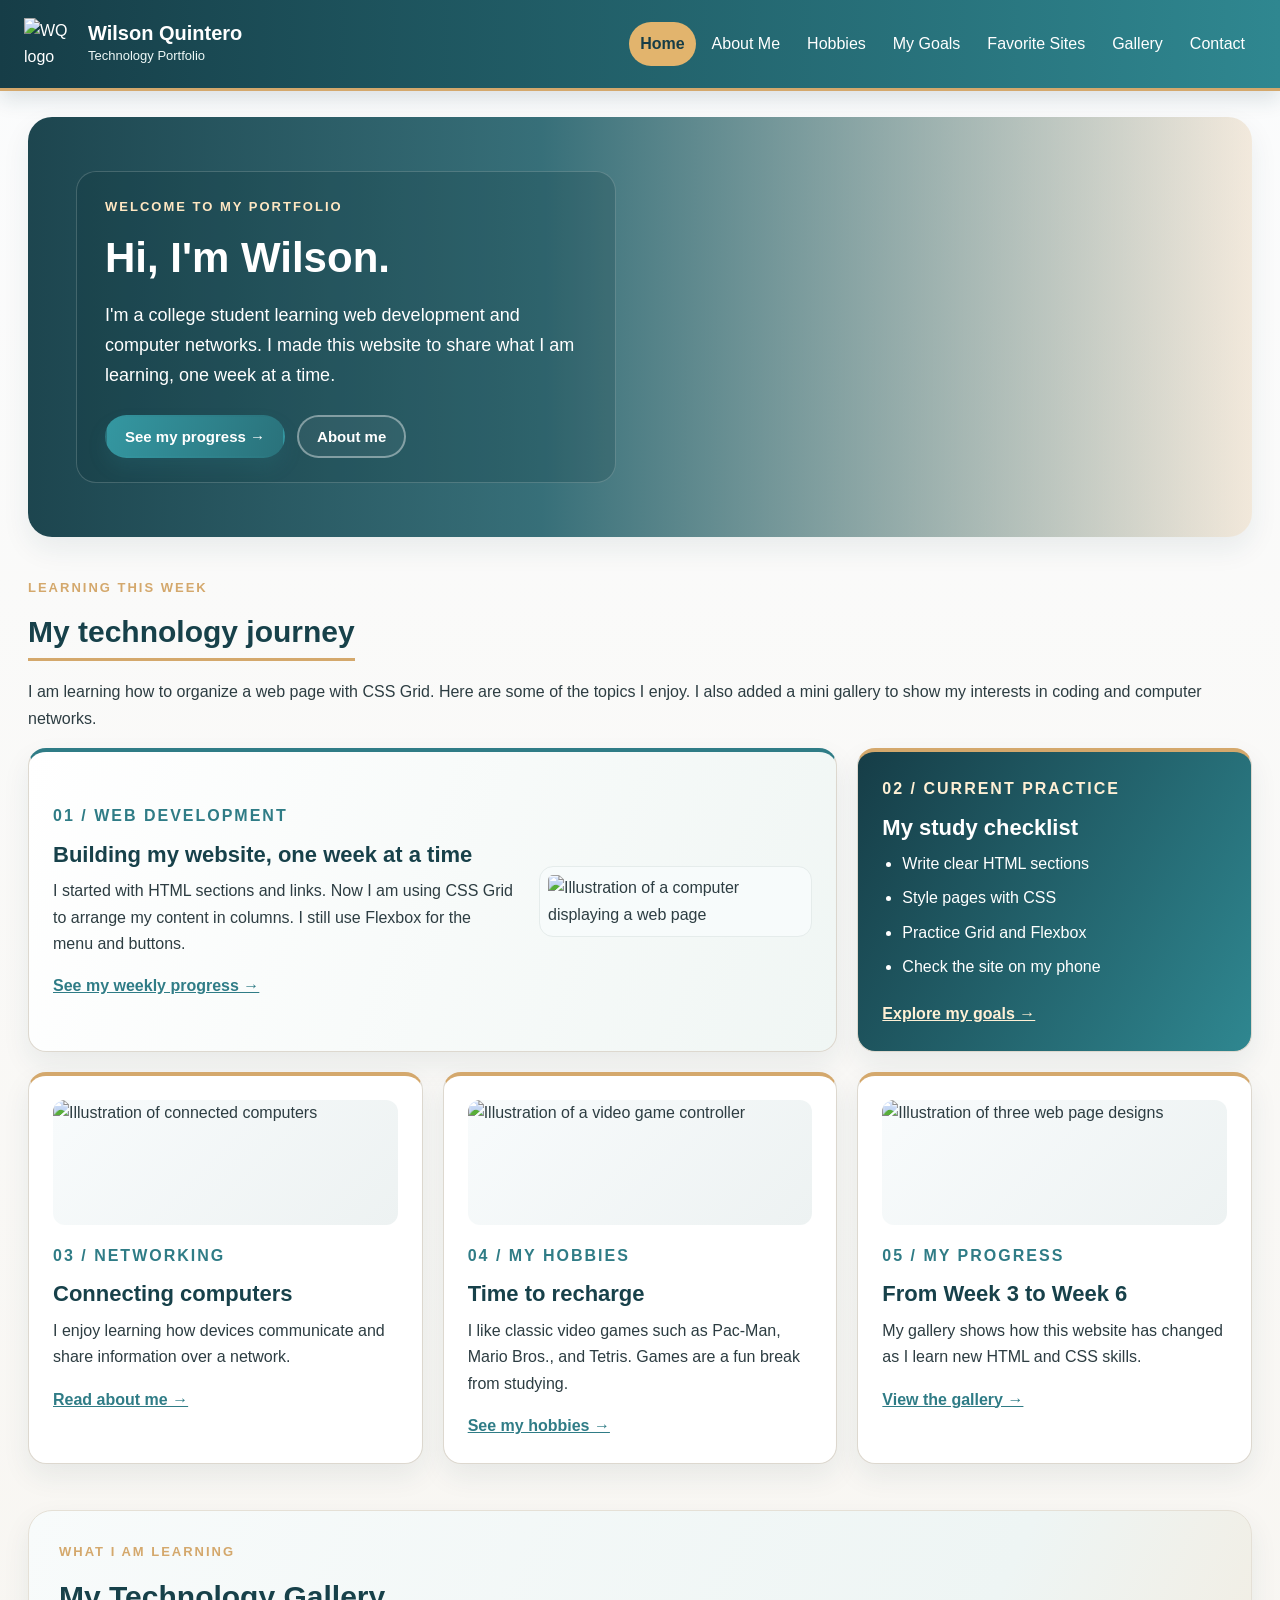
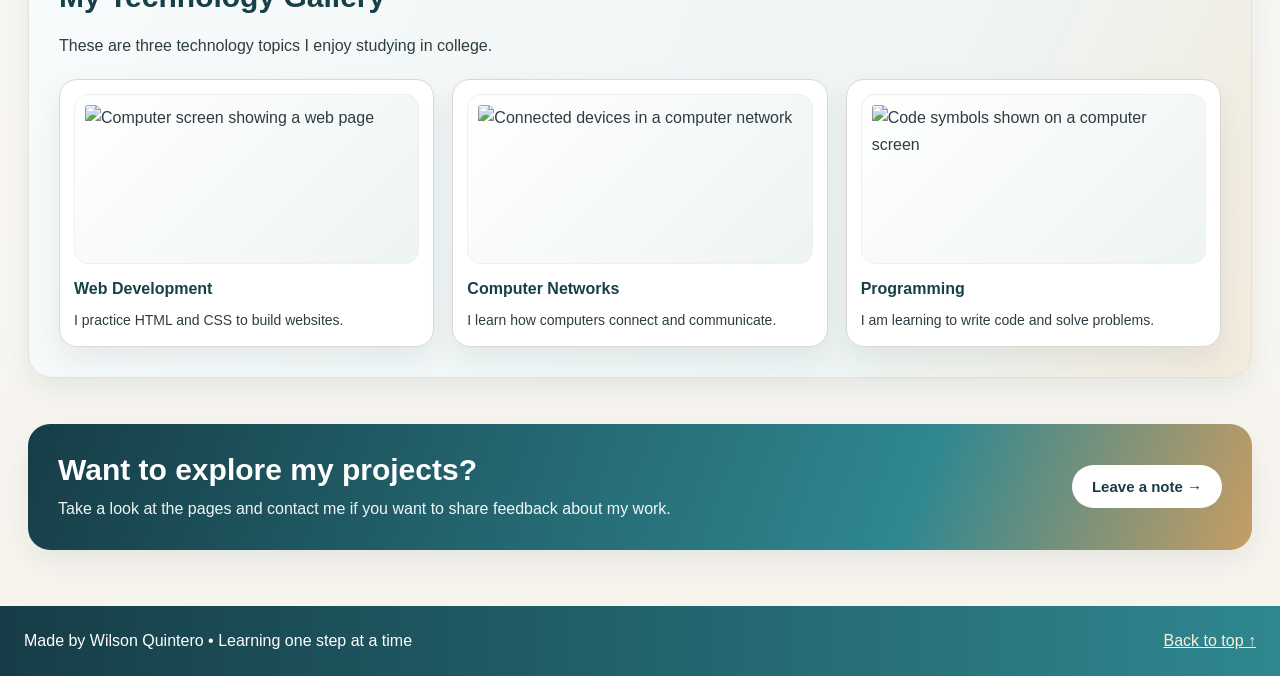
==== college-portfolio/index.html @ dd6f4d37 "Add files via upload" ====
<!DOCTYPE html>
<html lang="en">
<head>
    <meta charset="UTF-8">
    <meta name="viewport" content="width=device-width, initial-scale=1.0">
    <meta name="description" content="Wilson Quintero's student technology portfolio">
    <title>Home | Wilson Quintero</title>
    <link rel="stylesheet" href="style.css">
</head>
<body>
<header id="top">
    <div class="header-inner">
        <a class="brand" href="index.html" aria-label="Wilson Quintero, home">
            <img src="images/wq-logo.svg" alt="WQ logo" width="52" height="52">
            <span><strong>Wilson Quintero</strong><small>Technology Portfolio</small></span>
        </a>
        <nav aria-label="Main navigation"><a href="index.html" class="active" aria-current="page">Home</a>
<a href="about.html">About Me</a>
<a href="hobbies.html">Hobbies</a>
<a href="goals.html">My Goals</a>
<a href="websites.html">Favorite Sites</a>
<a href="gallery.html">Gallery</a>
<a href="contact.html">Contact</a></nav>
    </div>
</header>
<main>
<!-- My welcome image fills the whole banner. CSS adds the left-to-right gradient. -->
<section class="hero">
  <div class="hero-text"><p class="eyebrow">WELCOME TO MY PORTFOLIO</p><h1>Hi, I'm Wilson.</h1><p>I'm a college student learning web development and computer networks. I made this website to share what I am learning, one week at a time.</p><div class="button-row"><a class="button" href="gallery.html">See my progress →</a><a class="button button-outline" href="about.html">About me</a></div></div>
  
</section>
<!-- These learning cards use CSS Grid. -->
<section class="section">
  <p class="eyebrow">LEARNING THIS WEEK</p>
  <h2>My technology journey</h2>
  <p>I am learning how to organize a web page with CSS Grid. Here are some of the topics I enjoy. I also added a mini gallery to show my interests in coding and computer networks.</p>
  <!-- This parent uses Grid. The first child spans two columns. -->
  <div class="learning-grid">
    <article class="learning-card featured-learning">
      <div>
        <span class="card-number">01 / WEB DEVELOPMENT</span>
        <h3>Building my website, one week at a time</h3>
        <p>I started with HTML sections and links. Now I am using CSS Grid to arrange my content in columns. I still use Flexbox for the menu and buttons.</p>
        <a href="gallery.html">See my weekly progress →</a>
      </div>
      <img src="images/web-work.svg" alt="Illustration of a computer displaying a web page">
    </article>
    <article class="learning-card study-card">
      <span class="card-number">02 / CURRENT PRACTICE</span>
      <h3>My study checklist</h3>
      <ul>
        <li>Write clear HTML sections</li>
        <li>Style pages with CSS</li>
        <li>Practice Grid and Flexbox</li>
        <li>Check the site on my phone</li>
      </ul>
      <a href="goals.html">Explore my goals →</a>
    </article>
    <article class="learning-card">
      <img class="topic-image" src="images/network.svg" alt="Illustration of connected computers">
      <span class="card-number">03 / NETWORKING</span>
      <h3>Connecting computers</h3>
      <p>I enjoy learning how devices communicate and share information over a network.</p>
      <a href="about.html">Read about me →</a>
    </article>
    <article class="learning-card">
      <img class="topic-image" src="images/games.svg" alt="Illustration of a video game controller">
      <span class="card-number">04 / MY HOBBIES</span>
      <h3>Time to recharge</h3>
      <p>I like classic video games such as Pac-Man, Mario Bros., and Tetris. Games are a fun break from studying.</p>
      <a href="hobbies.html">See my hobbies →</a>
    </article>
    <article class="learning-card">
      <img class="topic-image" src="images/gallery.svg" alt="Illustration of three web page designs">
      <span class="card-number">05 / MY PROGRESS</span>
      <h3>From Week 3 to Week 6</h3>
      <p>My gallery shows how this website has changed as I learn new HTML and CSS skills.</p>
      <a href="gallery.html">View the gallery →</a>
    </article>
  </div>
</section>
<!-- My small gallery has three images about code and networks. -->
<section class="tech-gallery" aria-labelledby="technology-gallery-title">
  <p class="eyebrow">WHAT I AM LEARNING</p>
  <h2 id="technology-gallery-title">My Technology Gallery</h2>
  <p>These are three technology topics I enjoy studying in college.</p>
  <div class="tech-gallery-grid">
    <figure class="tech-gallery-card">
      <img src="images/web-work.svg" alt="Computer screen showing a web page">
      <figcaption><strong>Web Development</strong><span>I practice HTML and CSS to build websites.</span></figcaption>
    </figure>
    <figure class="tech-gallery-card">
      <img src="images/network.svg" alt="Connected devices in a computer network">
      <figcaption><strong>Computer Networks</strong><span>I learn how computers connect and communicate.</span></figcaption>
    </figure>
    <figure class="tech-gallery-card">
      <img src="images/code.svg" alt="Code symbols shown on a computer screen">
      <figcaption><strong>Programming</strong><span>I am learning to write code and solve problems.</span></figcaption>
    </figure>
  </div>
</section>
<section class="callout"><div><h2>Want to explore my projects?</h2><p>Take a look at the pages and contact me if you want to share feedback about my work.</p></div><a class="button" href="contact.html">Leave a note →</a></section></main>
<footer><p>Made by Wilson Quintero • Learning one step at a time</p><a href="#top">Back to top ↑</a></footer>
</body>
</html>
---- college-portfolio/style.css ----
/* Wilson Quintero - Midterm portfolio update */
/* I used comments to explain the main parts of my CSS. */

/* My color palette: Ocean and Sand. */
:root {
    --bg: #f7f4ee;
    --paper: #ffffff;
    --text: #2d3d42;
    --heading: #17414a;
    --ocean-dark: #163d47;
    --ocean: #2f7c86;
    --ocean-soft: #eaf3f1;
    --sand: #d4a86c;
    --sand-soft: #f3eadc;
    --line: #ddd8cf;
    --shadow: 0 12px 28px rgba(22, 61, 71, 0.08);
}

* { box-sizing: border-box; }
html { scroll-behavior: smooth; }
body {
    margin: 0;
    background: linear-gradient(180deg, #fbfcfd 0%, var(--bg) 100%);
    color: var(--text);
    font: 16px/1.65 Arial, sans-serif;
}
img { max-width: 100%; height: auto; }
a { color: var(--ocean); }
a:focus-visible, button:focus-visible, input:focus-visible,
select:focus-visible, textarea:focus-visible {
    outline: 3px solid var(--sand);
    outline-offset: 3px;
}

h1, h2, h3 {
    margin-top: 0;
    color: var(--heading);
    font-family: 'Trebuchet MS', Arial, sans-serif;
    line-height: 1.2;
}
h1 { font-size: 42px; margin-bottom: 18px; }
h2 { font-size: 30px; margin-bottom: 18px; }
h3 { font-size: 22px; margin-bottom: 10px; }
p { margin: 0 0 16px; }
.eyebrow {
    margin-bottom: 16px;
    color: var(--sand);
    font-size: 13px;
    font-weight: bold;
    letter-spacing: 2px;
    text-transform: uppercase;
}

/* Header and navigation */
header {
    background: linear-gradient(90deg, var(--ocean-dark), #2f8790);
    border-bottom: 3px solid var(--sand);
    box-shadow: 0 8px 20px rgba(22, 61, 71, 0.14);
}
.header-inner {
    max-width: 1280px;
    margin: auto;
    padding: 18px 24px;
    display: flex;
    justify-content: space-between;
    align-items: center;
    gap: 18px;
    flex-wrap: wrap;
}
.brand {
    display: flex;
    align-items: center;
    gap: 12px;
    color: white;
    text-decoration: none;
}
.brand img { width: 52px; height: 52px; }
.brand strong { display: block; font: bold 20px 'Trebuchet MS', Arial, sans-serif; }
.brand small { display: block; color: #eef8f7; font-size: 13px; }
nav {
    display: flex;
    gap: 5px;
    flex-wrap: nowrap;
}
nav a {
    padding: 9px 11px;
    color: white;
    text-decoration: none;
    border-radius: 999px;
    white-space: nowrap;
    transition: background .2s ease;
}
nav a:hover, nav a:focus-visible { background: rgba(255,255,255,.14); }
nav a.active {
    background: #e2b46d;
    color: var(--ocean-dark);
    font-weight: bold;
}

/* Main layout */
main {
    max-width: 1280px;
    min-height: 70vh;
    margin: 0 auto;
    padding: 26px 28px 56px;
}
.section { margin-top: 40px; }
.section > h2 {
    display: inline-block;
    padding-bottom: 8px;
    border-bottom: 3px solid var(--sand);
}

/* Banner sections */
.hero, .page-intro, .page-heading.contact-banner {
    width: 100%;
    border-radius: 24px;
    overflow: hidden;
    box-shadow: var(--shadow);
}
.hero, .page-intro {
    display: flex;
    align-items: center;
    justify-content: space-between;
    gap: 36px;
    padding: 40px 48px;
}

/* My home hero is wide and simple so the text is easy to read. */
.hero {
    min-height: 420px;
    background:
        linear-gradient(90deg, rgba(15,58,68,.94) 0%, rgba(28,92,103,.88) 42%, rgba(212,168,108,.22) 100%),
        url("images/hero-tech.svg") center/cover no-repeat;
}
.hero-text {
    max-width: 540px;
    padding: 24px 28px;
    border-radius: 20px;
    background: rgba(10, 45, 52, 0.18);
    border: 1px solid rgba(255,255,255,.18);
}
.hero-text h1,
.hero-text p { color: white; }
.hero-text .eyebrow { color: #ffe7c2; }
.hero-text > p:not(.eyebrow),
.page-intro > div > p:not(.eyebrow),
.page-heading p:not(.eyebrow) { font-size: 18px; }
.hero-image { display: none; }

/* The other page banners are simpler and use the image on the right side. */
.page-intro {
    background: linear-gradient(110deg, #ffffff 0%, var(--ocean-soft) 60%, var(--sand-soft) 100%);
    border: 1px solid #ebe5da;
}
.page-intro > div { flex: 1; }
.page-intro > img {
    width: 45%;
    flex: 0 0 45%;
    border-radius: 18px;
    background: #ffffff;
    padding: 10px;
    border: 1px solid #ece7de;
}
.page-heading.contact-banner {
    padding: 28px 30px;
    margin-bottom: 16px;
    background: linear-gradient(110deg, #ffffff 0%, var(--ocean-soft) 60%, var(--sand-soft) 100%);
    border: 1px solid #ebe5da;
}

/* Buttons */
.button-row {
    display: flex;
    flex-wrap: wrap;
    gap: 12px;
    margin-top: 25px;
}
.button {
    display: inline-block;
    padding: 11px 18px;
    color: white;
    background: linear-gradient(110deg, #3497a1, #2a727b);
    border: 2px solid transparent;
    border-radius: 999px;
    text-decoration: none;
    font: bold 15px Arial, sans-serif;
    cursor: pointer;
    transition: transform .2s ease, box-shadow .2s ease;
    box-shadow: 0 10px 18px rgba(47,124,134,.18);
}
.button:hover { transform: translateY(-2px); }
.button-outline {
    background: rgba(255,255,255,.05);
    border-color: rgba(255,255,255,.40);
    box-shadow: none;
}
.button-outline:hover { background: rgba(255,255,255,.12); color: white; }
.email-button { margin: 0 0 18px; }

/* Card sections */
.card-row, .split {
    display: flex;
    gap: 18px;
    flex-wrap: wrap;
}
.feature-card, .small-card, .paper, .learning-card, .gallery-card, .tech-gallery-card {
    background: var(--paper);
    border: 1px solid var(--line);
    border-radius: 18px;
    box-shadow: var(--shadow);
}
.feature-card, .small-card, .paper {
    flex: 1;
    min-width: 230px;
    padding: 24px;
}
.feature-card, .small-card, .learning-card {
    border-top: 4px solid var(--sand);
    transition: transform .2s ease, box-shadow .2s ease;
}
.feature-card:hover, .small-card:hover, .learning-card:hover, .gallery-card:hover, .tech-gallery-card:hover {
    transform: translateY(-4px);
}
.feature-card img {
    width: 100%;
    height: 120px;
    object-fit: cover;
    border-radius: 12px;
    margin-bottom: 16px;
}
.card-number {
    display: block;
    margin-bottom: 12px;
    color: var(--ocean);
    font-weight: bold;
    letter-spacing: 2px;
}
.feature-card a, .text-link, .learning-card a { font-weight: bold; }
.goal-note { margin-top: 35px; border-left: 5px solid var(--sand); }

/* CSS Grid area on the home page */
.learning-grid {
    display: grid;
    grid-template-columns: 1fr 1fr 1fr;
    gap: 20px;
}
.learning-card {
    min-width: 0;
    padding: 24px;
}
.learning-card .topic-image {
    display: block;
    width: 100%;
    height: 125px;
    object-fit: cover;
    border-radius: 12px;
    margin-bottom: 18px;
    background: linear-gradient(135deg, #f8fbfc, #edf2f2);
}
.featured-learning {
    grid-column: span 2;
    display: flex;
    align-items: center;
    gap: 24px;
    background: linear-gradient(110deg, #ffffff, #f0f6f4);
    border-top-color: var(--ocean);
}
.featured-learning > div { flex: 1; }
.featured-learning > img {
    width: 36%;
    border-radius: 14px;
    background: #f7fbfb;
    padding: 8px;
    border: 1px solid #e5eceb;
}
.study-card {
    background: linear-gradient(120deg, var(--ocean-dark), #2f8790);
    color: white;
}
.study-card h3 { color: white; }
.study-card .card-number, .study-card a { color: #fff0d5; }
.study-card ul { margin: 0 0 20px; padding-left: 20px; }
.study-card li { margin-bottom: 8px; }

/* Small gallery in the home page */
.tech-gallery {
    margin-top: 46px;
    padding: 30px;
    border-radius: 24px;
    background: linear-gradient(115deg, #f8fbfb 0%, #eef5f4 70%, #f3eadc 100%);
    border: 1px solid #e5e0d6;
    box-shadow: var(--shadow);
}
.tech-gallery .eyebrow { color: var(--sand); }
.tech-gallery-grid {
    display: grid;
    grid-template-columns: repeat(3, 1fr);
    gap: 18px;
    margin-top: 20px;
}
.tech-gallery-card {
    margin: 0;
    padding: 14px;
    background: #ffffff;
}
.tech-gallery-card img {
    display: block;
    width: 100%;
    height: 170px;
    object-fit: cover;
    background: linear-gradient(135deg, #ffffff, #eef4f3);
    border-radius: 14px;
    padding: 10px;
    border: 1px solid #edf0ec;
}
.tech-gallery-card figcaption { padding-top: 12px; }
.tech-gallery-card strong {
    display: block;
    margin-bottom: 6px;
    color: var(--heading);
}
.tech-gallery-card span { display: block; color: var(--text); font-size: 14px; }

/* Gallery page keeps the real screenshots from the class history. */
.gallery {
    display: flex;
    flex-wrap: wrap;
    gap: 20px;
    align-items: stretch;
}
.gallery-card {
    flex: 1 1 46%;
    min-width: 280px;
    margin: 0;
    padding: 14px;
    transition: transform .2s ease;
}
.gallery-card img {
    display: block;
    width: 100%;
    height: 240px;
    object-fit: cover;
    object-position: top;
    border-radius: 12px;
    border: 1px solid var(--line);
    transition: transform .2s ease;
}
.gallery-card a {
    display: block;
    overflow: hidden;
    border-radius: 12px;
}
.gallery-card a:hover img { transform: scale(1.03); }
.gallery-card figcaption {
    display: flex;
    flex-direction: column;
    gap: 3px;
    padding: 14px 4px 4px;
}
.gallery-card strong { color: var(--heading); font-size: 19px; }

/* Contact page */
.form-layout {
    display: flex;
    flex-wrap: wrap;
    gap: 22px;
    align-items: flex-start;
}
.form-layout > section { flex: 2; min-width: 300px; }
.form-layout > aside { flex: 1; min-width: 280px; }
.form-note {
    padding: 12px;
    border-left: 4px solid var(--sand);
    background: #f3f5f8;
    border-radius: 8px;
}
form label { display: block; margin: 18px 0 6px; font-weight: bold; }
form input, form select, form textarea {
    width: 100%;
    padding: 11px 12px;
    border: 1px solid #aeb9c2;
    border-radius: 12px;
    background: white;
    color: var(--text);
    font: inherit;
}
form textarea { resize: vertical; }
form .button { margin-top: 20px; }
#form-status { margin-top: 12px; font-weight: bold; color: var(--ocean); }
.aside-image {
    margin: 12px 0;
    border-radius: 14px;
    background: #ffffff;
    padding: 8px;
    border: 1px solid #ece7de;
}
.notes-list { padding-left: 22px; overflow-wrap: anywhere; }
.notes-list li { margin-bottom: 12px; }
.clear-button {
    padding: 9px 14px;
    background: white;
    border: 1px solid var(--ocean-dark);
    border-radius: 999px;
    cursor: pointer;
}
.clear-button:hover { background: #f2f6f6; }

/* Callout section */
.callout {
    display: flex;
    justify-content: space-between;
    align-items: center;
    gap: 20px;
    flex-wrap: wrap;
    margin-top: 46px;
    padding: 28px 30px;
    color: white;
    background: linear-gradient(110deg, var(--ocean-dark), #2f8790 72%, #c79d64 100%);
    border-radius: 22px;
    box-shadow: var(--shadow);
}
.callout h2 { color: white; margin-bottom: 8px; }
.callout p { margin: 0; color: rgba(255,255,255,.94); }
.callout .button {
    background: white;
    color: var(--ocean-dark);
    box-shadow: none;
}

/* Footer */
footer {
    display: flex;
    justify-content: space-between;
    align-items: center;
    gap: 10px;
    flex-wrap: wrap;
    padding: 22px max(24px, calc((100vw - 1232px) / 2));
    background: linear-gradient(90deg, var(--ocean-dark), #2f8790);
    color: white;
}
footer p { margin: 0; }
footer a { color: #fff0d5; }

/* Responsive changes */
@media (max-width: 960px) {
    .learning-grid { grid-template-columns: 1fr 1fr; }
    .tech-gallery-grid { grid-template-columns: 1fr 1fr; }
    .hero, .page-intro { padding: 34px 28px; }
}

@media (max-width: 760px) {
    nav {
        justify-content: center;
        flex-wrap: wrap;
    }
    nav a { font-size: 14px; padding: 7px 9px; }
    .header-inner {
        flex-direction: column;
        align-items: stretch;
    }
    .brand { justify-content: center; }
    main { padding: 20px 16px 40px; }
    h1 { font-size: 34px; }
    .hero, .page-intro {
        flex-direction: column;
        align-items: stretch;
        gap: 20px;
        padding: 24px 20px;
    }
    .hero {
        min-height: auto;
        background-position: 62% center;
    }
    .hero-text {
        max-width: none;
        padding: 22px;
    }
    .page-intro > img { width: 100%; flex: none; }
    .learning-grid,
    .tech-gallery-grid { grid-template-columns: 1fr; }
    .featured-learning {
        grid-column: span 1;
        flex-direction: column;
        align-items: stretch;
    }
    .featured-learning > img { width: 100%; max-height: 220px; }
    .gallery-card { min-width: 0; flex-basis: 100%; }
    .form-layout > section, .form-layout > aside { min-width: 0; flex-basis: 100%; }
    footer { justify-content: center; text-align: center; }
}

@media (prefers-reduced-motion: reduce) {
    *, *::before, *::after {
        scroll-behavior: auto !important;
        transition: none !important;
    }
}
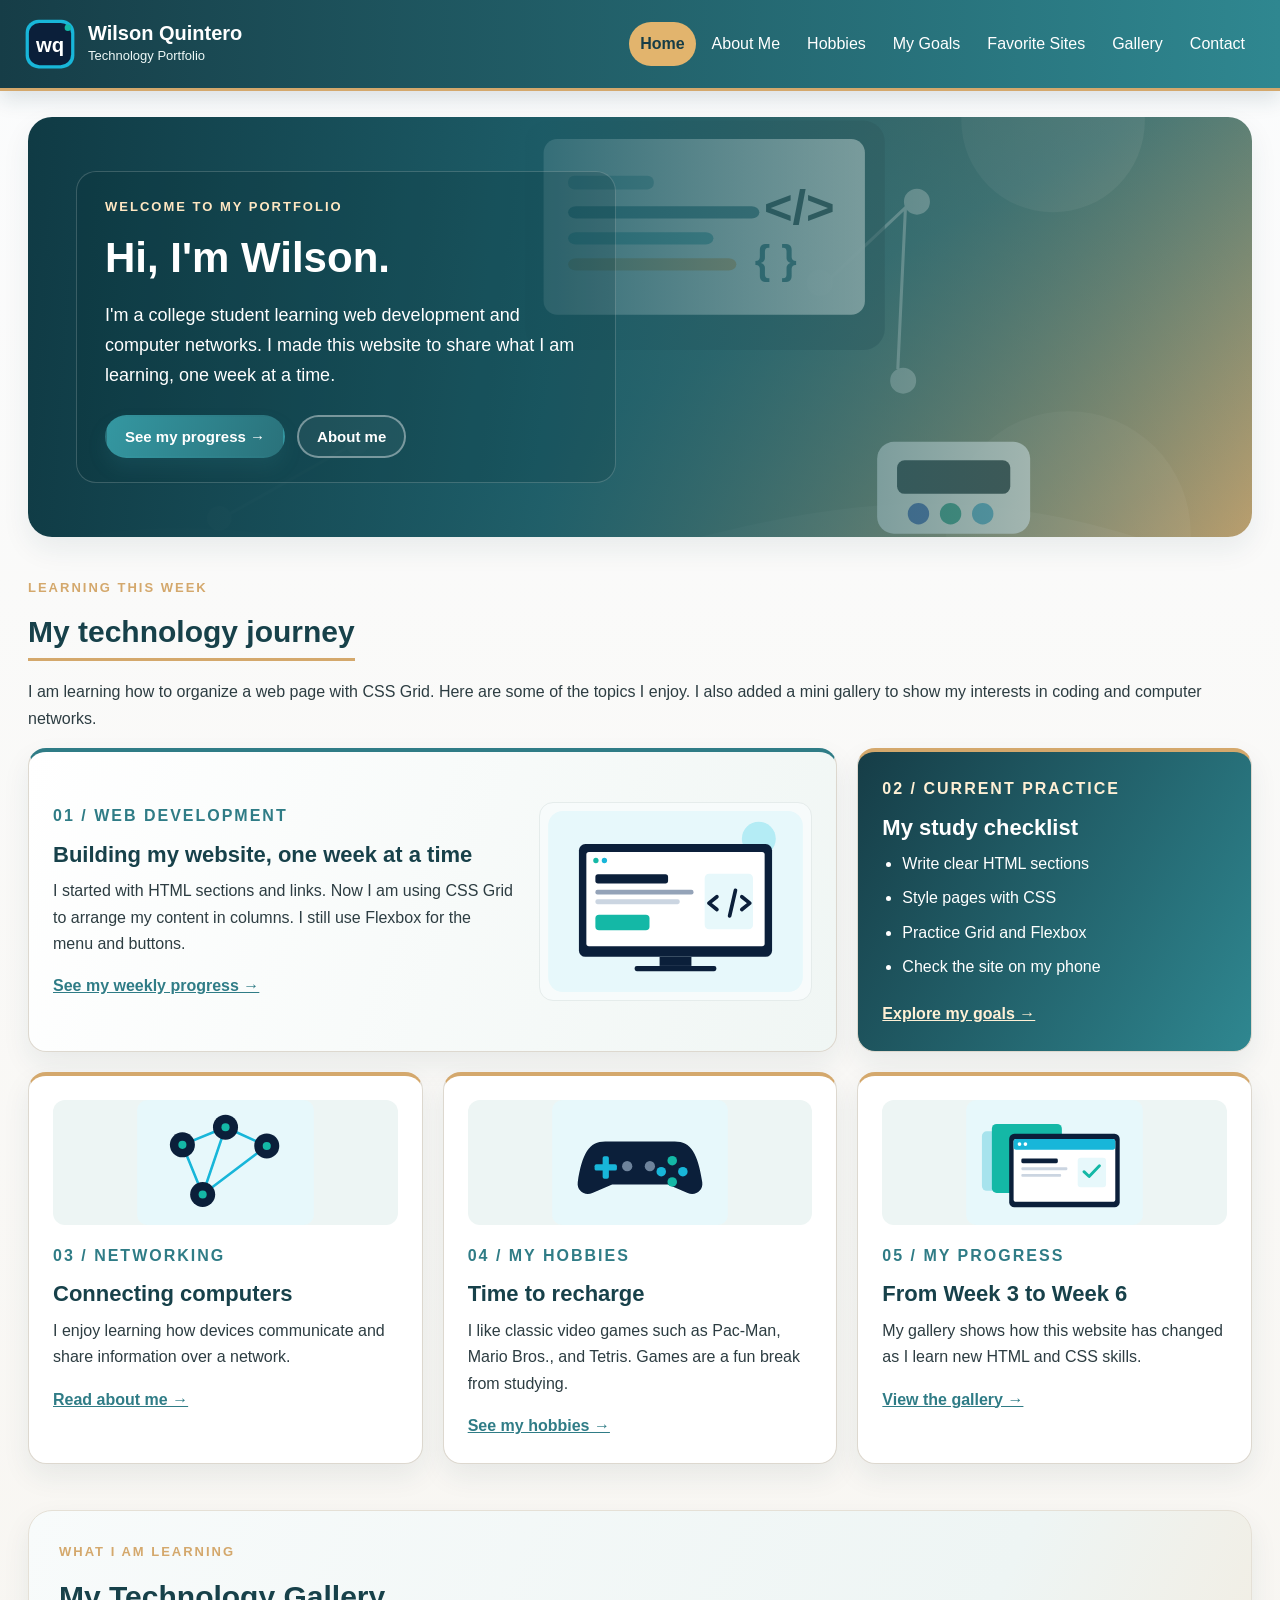
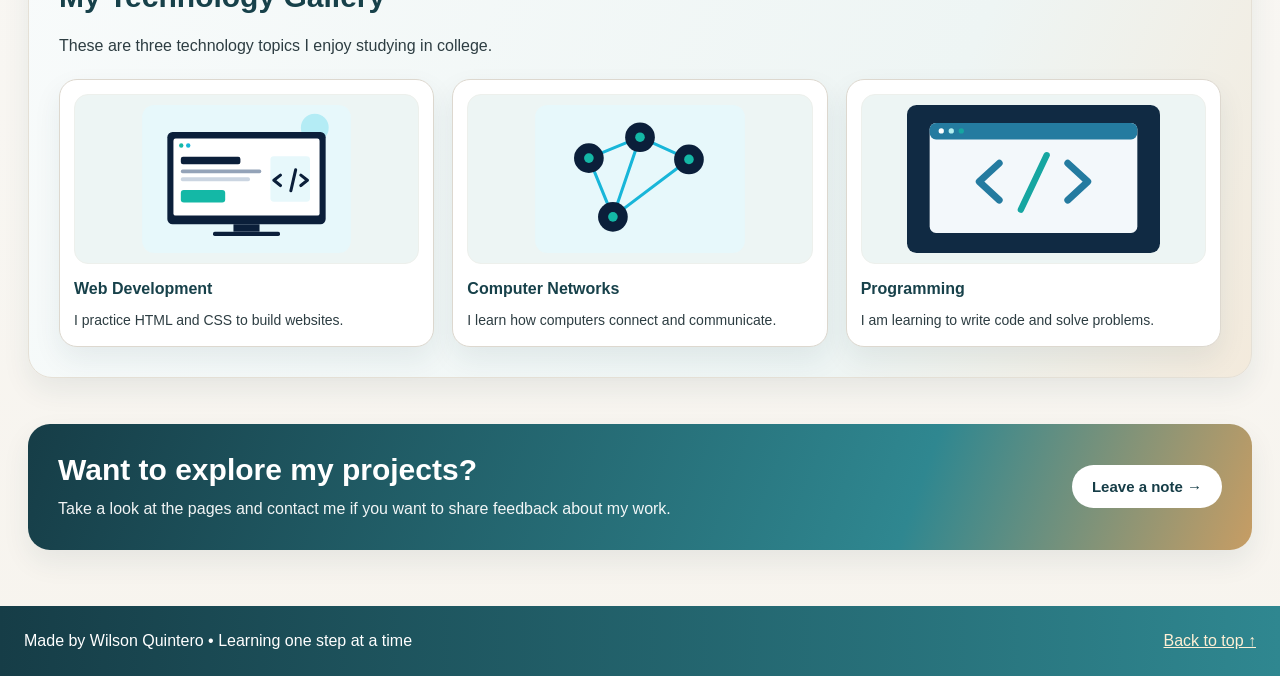
==== commit e5bcdb88: "Add files via upload" ====
--- a/college-portfolio/index.html
+++ b/college-portfolio/index.html
@@ -6,6 +6,7 @@
     <meta name="description" content="Wilson Quintero's student technology portfolio">
     <title>Home | Wilson Quintero</title>
     <link rel="stylesheet" href="style.css">
+    <script src="navigation.js" defer></script>
 </head>
 <body>
 <header id="top">
@@ -14,7 +15,8 @@
             <img src="images/wq-logo.svg" alt="WQ logo" width="52" height="52">
             <span><strong>Wilson Quintero</strong><small>Technology Portfolio</small></span>
         </a>
-        <nav aria-label="Main navigation"><a href="index.html" class="active" aria-current="page">Home</a>
+        <button class="menu-toggle" type="button" aria-expanded="false" aria-controls="site-navigation" aria-label="Open navigation menu"><span class="menu-icon" aria-hidden="true"></span><span class="menu-label">Menu</span></button>
+        <nav id="site-navigation" aria-label="Main navigation"><a href="index.html" class="active" aria-current="page">Home</a>
 <a href="about.html">About Me</a>
 <a href="hobbies.html">Hobbies</a>
 <a href="goals.html">My Goals</a>
@@ -43,7 +45,7 @@
         <p>I started with HTML sections and links. Now I am using CSS Grid to arrange my content in columns. I still use Flexbox for the menu and buttons.</p>
         <a href="gallery.html">See my weekly progress →</a>
       </div>
-      <img src="images/web-work.svg" alt="Illustration of a computer displaying a web page">
+      <img loading="lazy" decoding="async" src="images/web-work.svg" alt="Illustration of a computer displaying a web page">
     </article>
     <article class="learning-card study-card">
       <span class="card-number">02 / CURRENT PRACTICE</span>
@@ -57,21 +59,21 @@
       <a href="goals.html">Explore my goals →</a>
     </article>
     <article class="learning-card">
-      <img class="topic-image" src="images/network.svg" alt="Illustration of connected computers">
+      <img loading="lazy" decoding="async" class="topic-image" src="images/network.svg" alt="Illustration of connected computers">
       <span class="card-number">03 / NETWORKING</span>
       <h3>Connecting computers</h3>
       <p>I enjoy learning how devices communicate and share information over a network.</p>
       <a href="about.html">Read about me →</a>
     </article>
     <article class="learning-card">
-      <img class="topic-image" src="images/games.svg" alt="Illustration of a video game controller">
+      <img loading="lazy" decoding="async" class="topic-image" src="images/games.svg" alt="Illustration of a video game controller">
       <span class="card-number">04 / MY HOBBIES</span>
       <h3>Time to recharge</h3>
       <p>I like classic video games such as Pac-Man, Mario Bros., and Tetris. Games are a fun break from studying.</p>
       <a href="hobbies.html">See my hobbies →</a>
     </article>
     <article class="learning-card">
-      <img class="topic-image" src="images/gallery.svg" alt="Illustration of three web page designs">
+      <img loading="lazy" decoding="async" class="topic-image" src="images/gallery.svg" alt="Illustration of three web page designs">
       <span class="card-number">05 / MY PROGRESS</span>
       <h3>From Week 3 to Week 6</h3>
       <p>My gallery shows how this website has changed as I learn new HTML and CSS skills.</p>
@@ -86,15 +88,15 @@
   <p>These are three technology topics I enjoy studying in college.</p>
   <div class="tech-gallery-grid">
     <figure class="tech-gallery-card">
-      <img src="images/web-work.svg" alt="Computer screen showing a web page">
+      <img loading="lazy" decoding="async" src="images/web-work.svg" alt="Computer screen showing a web page">
       <figcaption><strong>Web Development</strong><span>I practice HTML and CSS to build websites.</span></figcaption>
     </figure>
     <figure class="tech-gallery-card">
-      <img src="images/network.svg" alt="Connected devices in a computer network">
+      <img loading="lazy" decoding="async" src="images/network.svg" alt="Connected devices in a computer network">
       <figcaption><strong>Computer Networks</strong><span>I learn how computers connect and communicate.</span></figcaption>
     </figure>
     <figure class="tech-gallery-card">
-      <img src="images/code.svg" alt="Code symbols shown on a computer screen">
+      <img loading="lazy" decoding="async" src="images/code.svg" alt="Code symbols shown on a computer screen">
       <figcaption><strong>Programming</strong><span>I am learning to write code and solve problems.</span></figcaption>
     </figure>
   </div>
--- a/college-portfolio/style.css
+++ b/college-portfolio/style.css
@@ -496,3 +496,115 @@
         transition: none !important;
     }
 }
+
+
+/* Mobile-first refinements: clear navigation, readable layouts and uncropped images. */
+html { -webkit-text-size-adjust: 100%; }
+body { overflow-x: clip; }
+main, .header-inner, .hero-text, .page-intro > div, .learning-card, .gallery-card { min-width: 0; }
+img { display: block; max-width: 100%; }
+.menu-toggle { display: none; }
+/* Illustrations are designed graphics: always show the whole artwork. */
+.feature-card img, .learning-card .topic-image, .tech-gallery-card img, .gallery-card img {
+    object-fit: contain;
+    object-position: center;
+}
+.feature-card img, .learning-card .topic-image, .tech-gallery-card img {
+    background: #edf5f4;
+}
+.gallery-card img { background: #f4f6f7; }
+.gallery-card a { background: #f4f6f7; }
+.page-intro > img, .featured-learning > img, .aside-image {
+    object-fit: contain;
+    height: auto;
+    max-height: 350px;
+}
+.gallery { display: grid; grid-template-columns: repeat(2, minmax(0, 1fr)); }
+.gallery-card { min-width: 0; width: 100%; }
+@media (max-width: 1100px) {
+    .header-inner {
+        display: grid;
+        grid-template-columns: minmax(0,1fr) auto;
+        align-items: center;
+        gap: 14px;
+        padding: 12px 20px;
+    }
+    .brand { justify-content: flex-start; min-width: 0; }
+    .brand strong { font-size: 18px; }
+    .brand small { font-size: 12px; }
+    .brand img { width: 44px; height: 44px; flex: 0 0 44px; }
+    .menu-toggle {
+        display: inline-flex;
+        align-items: center;
+        justify-content: center;
+        gap: 10px;
+        padding: 12px 16px;
+        min-height: 46px;
+        border: 1px solid rgba(255,255,255,.5);
+        border-radius: 12px;
+        background: rgba(255,255,255,.12);
+        color: white;
+        font: 700 15px Arial,sans-serif;
+        cursor: pointer;
+    }
+    .menu-icon { width: 20px; height: 16px; display: block; border-top: 2px solid currentColor; border-bottom: 2px solid currentColor; position: relative; }
+    .menu-icon::after { content: ''; position: absolute; left: 0; right: 0; top: 5px; border-top: 2px solid currentColor; }
+    .menu-toggle[aria-expanded="true"] .menu-icon { border: 0; }
+    .menu-toggle[aria-expanded="true"] .menu-icon::after { top: 7px; transform: rotate(45deg); }
+    .menu-toggle[aria-expanded="true"] .menu-icon::before { content: ''; position: absolute; left: 0; right: 0; top: 7px; border-top: 2px solid currentColor; transform: rotate(-45deg); }
+    nav#site-navigation {
+        display: none;
+        grid-column: 1 / -1;
+        flex-direction: column;
+        align-items: stretch;
+        gap: 4px;
+        width: 100%;
+        padding: 8px 0 4px;
+        border-top: 1px solid rgba(255,255,255,.2);
+    }
+    nav#site-navigation.is-open { display: flex; }
+    nav#site-navigation a {
+        display: block;
+        font-size: 16px;
+        padding: 12px 16px;
+        min-height: 46px;
+        border-radius: 10px;
+        white-space: normal;
+    }
+}
+@media (max-width: 760px) {
+    .header-inner { display: grid; grid-template-columns: minmax(0,1fr) auto; align-items: center; padding: 12px 16px; }
+    .brand { justify-content: flex-start; }
+    main { padding: 18px 14px 42px; }
+    h1 { font-size: clamp(29px, 8vw, 36px); }
+    h2 { font-size: clamp(24px, 6vw, 29px); }
+    h3 { font-size: 20px; }
+    .hero, .page-intro { padding: 22px 18px; border-radius: 18px; }
+    .hero { background: linear-gradient(115deg, rgba(15,58,68,.96), rgba(29,100,108,.92)), url("images/hero-tech.svg") center/cover no-repeat; }
+    .hero-text { padding: 4px 0; border: 0; background: none; }
+    .hero-text > p:not(.eyebrow), .page-intro > div > p:not(.eyebrow), .page-heading p:not(.eyebrow) { font-size: 16px; }
+    .button-row { gap: 10px; }
+    .button-row .button { text-align: center; }
+    .section { margin-top: 30px; }
+    .feature-card, .small-card, .paper, .learning-card { flex-basis: 100%; min-width: 0; padding: 20px; }
+    .featured-learning { gap: 12px; }
+    .featured-learning > img { max-height: 210px; }
+    .tech-gallery { padding: 20px 14px; border-radius: 18px; }
+    .tech-gallery-card img { height: auto; aspect-ratio: 16 / 10; padding: 12px; }
+    .gallery { grid-template-columns: minmax(0, 1fr); gap: 16px; }
+    .gallery-card { padding: 12px; }
+    .gallery-card img { height: auto; max-height: 360px; aspect-ratio: 4 / 3; }
+    .gallery-card a:hover img { transform: none; }
+    .form-layout > section, .form-layout > aside { min-width: 0; width: 100%; }
+    .callout { padding: 24px 20px; }
+    footer { padding: 22px 16px; }
+}
+@media (max-width: 390px) {
+    .brand img { width: 38px; height: 38px; flex-basis: 38px; }
+    .brand strong { font-size: 16px; }
+    .brand small { font-size: 11px; }
+    .menu-toggle { padding: 10px 12px; }
+    .hero { padding: 20px 16px; }
+    .button-row { flex-direction: column; }
+    .button-row .button { width: 100%; }
+}
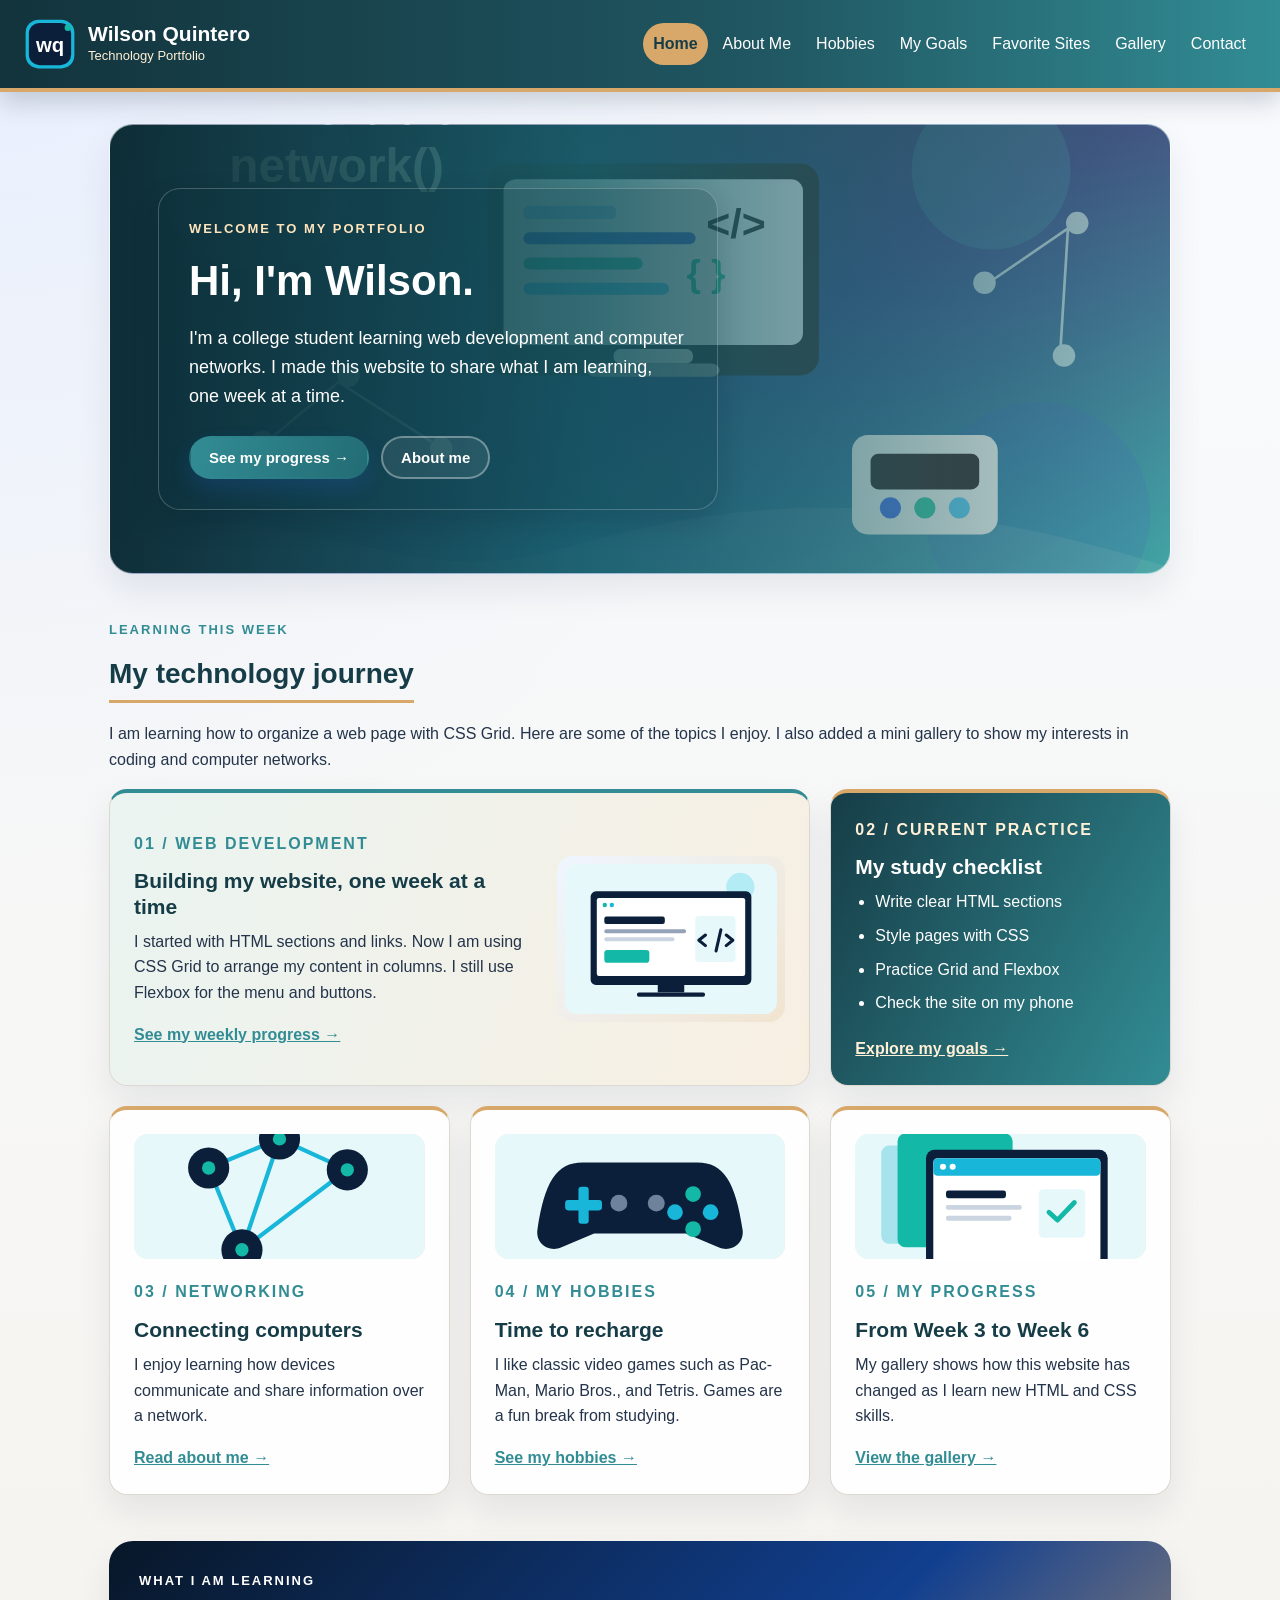
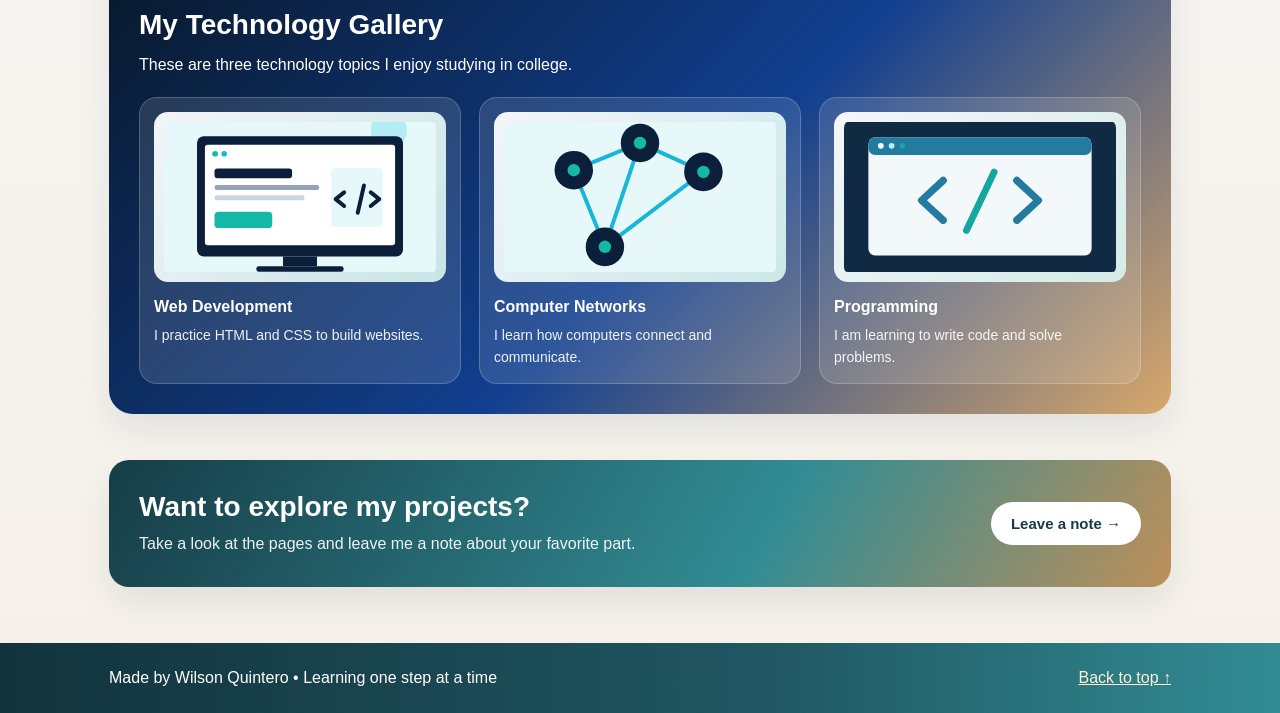
==== commit c6c9a1b4: "Add files via upload" ====
--- a/college-portfolio/index.html
+++ b/college-portfolio/index.html
@@ -6,7 +6,6 @@
     <meta name="description" content="Wilson Quintero's student technology portfolio">
     <title>Home | Wilson Quintero</title>
     <link rel="stylesheet" href="style.css">
-    <script src="navigation.js" defer></script>
 </head>
 <body>
 <header id="top">
@@ -15,8 +14,7 @@
             <img src="images/wq-logo.svg" alt="WQ logo" width="52" height="52">
             <span><strong>Wilson Quintero</strong><small>Technology Portfolio</small></span>
         </a>
-        <button class="menu-toggle" type="button" aria-expanded="false" aria-controls="site-navigation" aria-label="Open navigation menu"><span class="menu-icon" aria-hidden="true"></span><span class="menu-label">Menu</span></button>
-        <nav id="site-navigation" aria-label="Main navigation"><a href="index.html" class="active" aria-current="page">Home</a>
+        <nav aria-label="Main navigation"><a href="index.html" class="active" aria-current="page">Home</a>
 <a href="about.html">About Me</a>
 <a href="hobbies.html">Hobbies</a>
 <a href="goals.html">My Goals</a>
@@ -45,7 +43,7 @@
         <p>I started with HTML sections and links. Now I am using CSS Grid to arrange my content in columns. I still use Flexbox for the menu and buttons.</p>
         <a href="gallery.html">See my weekly progress →</a>
       </div>
-      <img loading="lazy" decoding="async" src="images/web-work.svg" alt="Illustration of a computer displaying a web page">
+      <img src="images/web-work.svg" alt="Illustration of a computer displaying a web page">
     </article>
     <article class="learning-card study-card">
       <span class="card-number">02 / CURRENT PRACTICE</span>
@@ -59,21 +57,21 @@
       <a href="goals.html">Explore my goals →</a>
     </article>
     <article class="learning-card">
-      <img loading="lazy" decoding="async" class="topic-image" src="images/network.svg" alt="Illustration of connected computers">
+      <img class="topic-image" src="images/network.svg" alt="Illustration of connected computers">
       <span class="card-number">03 / NETWORKING</span>
       <h3>Connecting computers</h3>
       <p>I enjoy learning how devices communicate and share information over a network.</p>
       <a href="about.html">Read about me →</a>
     </article>
     <article class="learning-card">
-      <img loading="lazy" decoding="async" class="topic-image" src="images/games.svg" alt="Illustration of a video game controller">
+      <img class="topic-image" src="images/games.svg" alt="Illustration of a video game controller">
       <span class="card-number">04 / MY HOBBIES</span>
       <h3>Time to recharge</h3>
       <p>I like classic video games such as Pac-Man, Mario Bros., and Tetris. Games are a fun break from studying.</p>
       <a href="hobbies.html">See my hobbies →</a>
     </article>
     <article class="learning-card">
-      <img loading="lazy" decoding="async" class="topic-image" src="images/gallery.svg" alt="Illustration of three web page designs">
+      <img class="topic-image" src="images/gallery.svg" alt="Illustration of three web page designs">
       <span class="card-number">05 / MY PROGRESS</span>
       <h3>From Week 3 to Week 6</h3>
       <p>My gallery shows how this website has changed as I learn new HTML and CSS skills.</p>
@@ -88,20 +86,20 @@
   <p>These are three technology topics I enjoy studying in college.</p>
   <div class="tech-gallery-grid">
     <figure class="tech-gallery-card">
-      <img loading="lazy" decoding="async" src="images/web-work.svg" alt="Computer screen showing a web page">
+      <img src="images/web-work.svg" alt="Computer screen showing a web page">
       <figcaption><strong>Web Development</strong><span>I practice HTML and CSS to build websites.</span></figcaption>
     </figure>
     <figure class="tech-gallery-card">
-      <img loading="lazy" decoding="async" src="images/network.svg" alt="Connected devices in a computer network">
+      <img src="images/network.svg" alt="Connected devices in a computer network">
       <figcaption><strong>Computer Networks</strong><span>I learn how computers connect and communicate.</span></figcaption>
     </figure>
     <figure class="tech-gallery-card">
-      <img loading="lazy" decoding="async" src="images/code.svg" alt="Code symbols shown on a computer screen">
+      <img src="images/code.svg" alt="Code symbols shown on a computer screen">
       <figcaption><strong>Programming</strong><span>I am learning to write code and solve problems.</span></figcaption>
     </figure>
   </div>
 </section>
-<section class="callout"><div><h2>Want to explore my projects?</h2><p>Take a look at the pages and contact me if you want to share feedback about my work.</p></div><a class="button" href="contact.html">Leave a note →</a></section></main>
+<section class="callout"><div><h2>Want to explore my projects?</h2><p>Take a look at the pages and leave me a note about your favorite part.</p></div><a class="button" href="contact.html">Leave a note →</a></section></main>
 <footer><p>Made by Wilson Quintero • Learning one step at a time</p><a href="#top">Back to top ↑</a></footer>
 </body>
 </html>
--- a/college-portfolio/style.css
+++ b/college-portfolio/style.css
@@ -1,226 +1,195 @@
 /* Wilson Quintero - Midterm portfolio update */
-/* I used comments to explain the main parts of my CSS. */
-
-/* My color palette: Ocean and Sand. */
+/* My color palette: Ocean & Sand. I use these values across my pages. */
 :root {
-    --bg: #f7f4ee;
+    --bg: #f5f1e9;
     --paper: #ffffff;
-    --text: #2d3d42;
-    --heading: #17414a;
-    --ocean-dark: #163d47;
-    --ocean: #2f7c86;
-    --ocean-soft: #eaf3f1;
-    --sand: #d4a86c;
-    --sand-soft: #f3eadc;
-    --line: #ddd8cf;
-    --shadow: 0 12px 28px rgba(22, 61, 71, 0.08);
+    --text: #24344a;
+    --heading: #163d47;
+    --navy: #163d47;
+    --blue: #328c94;
+    --teal: #d8a86b;
+    --teal-soft: #f1e4d0;
+    --line: #dcd9d0;
+    --panel: #eaf4f1;
+    --shadow: 0 16px 34px rgba(11, 31, 58, 0.08);
 }
 
 * { box-sizing: border-box; }
 html { scroll-behavior: smooth; }
 body {
     margin: 0;
-    background: linear-gradient(180deg, #fbfcfd 0%, var(--bg) 100%);
+    background:
+        radial-gradient(circle at top left, rgba(37,99,235,.08), transparent 34%),
+        linear-gradient(180deg, #f8fbff 0%, var(--bg) 100%);
     color: var(--text);
-    font: 16px/1.65 Arial, sans-serif;
+    font: 16px/1.6 Arial, sans-serif;
 }
 img { max-width: 100%; height: auto; }
-a { color: var(--ocean); }
+a { color: var(--blue); }
 a:focus-visible, button:focus-visible, input:focus-visible,
 select:focus-visible, textarea:focus-visible {
-    outline: 3px solid var(--sand);
+    outline: 3px solid var(--teal);
     outline-offset: 3px;
 }
-
 h1, h2, h3 {
-    margin-top: 0;
     color: var(--heading);
     font-family: 'Trebuchet MS', Arial, sans-serif;
     line-height: 1.2;
 }
-h1 { font-size: 42px; margin-bottom: 18px; }
-h2 { font-size: 30px; margin-bottom: 18px; }
-h3 { font-size: 22px; margin-bottom: 10px; }
+h1 { font-size: 42px; margin: 0 0 18px; }
+h2 { font-size: 28px; margin: 0 0 18px; }
+h3 { font-size: 21px; margin: 0 0 10px; }
 p { margin: 0 0 16px; }
 .eyebrow {
-    margin-bottom: 16px;
-    color: var(--sand);
+    color: var(--blue);
     font-size: 13px;
     font-weight: bold;
     letter-spacing: 2px;
     text-transform: uppercase;
 }
 
-/* Header and navigation */
+/* The header and navigation are shared by all seven pages. */
 header {
-    background: linear-gradient(90deg, var(--ocean-dark), #2f8790);
-    border-bottom: 3px solid var(--sand);
-    box-shadow: 0 8px 20px rgba(22, 61, 71, 0.14);
+    background: linear-gradient(90deg, #12333c 0%, #205762 60%, #328c94 100%);
+    border-bottom: 4px solid var(--teal);
+    box-shadow: 0 10px 24px rgba(7, 18, 41, 0.18);
 }
 .header-inner {
     max-width: 1280px;
     margin: auto;
     padding: 18px 24px;
     display: flex;
+    flex-direction: row;
     justify-content: space-between;
     align-items: center;
+    flex-wrap: wrap;
     gap: 18px;
-    flex-wrap: wrap;
-}
-.brand {
-    display: flex;
-    align-items: center;
-    gap: 12px;
-    color: white;
-    text-decoration: none;
-}
-.brand img { width: 52px; height: 52px; }
-.brand strong { display: block; font: bold 20px 'Trebuchet MS', Arial, sans-serif; }
-.brand small { display: block; color: #eef8f7; font-size: 13px; }
-nav {
-    display: flex;
-    gap: 5px;
-    flex-wrap: nowrap;
-}
+}
+.brand { display: flex; align-items: center; gap: 12px; color: white; text-decoration: none; }
+.brand img { width: 52px; height: 52px; transition: transform .25s ease; }
+.brand:hover img { transform: rotate(-8deg) scale(1.06); }
+.brand strong { display: block; font: bold 21px 'Trebuchet MS', Arial, sans-serif; }
+.brand small { display: block; color: #fff0d6; font-size: 13px; }
+nav { display: flex; flex-direction: row; flex-wrap: nowrap; justify-content: flex-end; gap: 5px; }
 nav a {
-    padding: 9px 11px;
-    color: white;
+    padding: 8px 10px;
+    color: white;
+    white-space: nowrap;
     text-decoration: none;
     border-radius: 999px;
-    white-space: nowrap;
-    transition: background .2s ease;
-}
-nav a:hover, nav a:focus-visible { background: rgba(255,255,255,.14); }
-nav a.active {
-    background: #e2b46d;
-    color: var(--ocean-dark);
-    font-weight: bold;
-}
-
-/* Main layout */
+    transition: background .2s ease, transform .2s ease;
+}
+nav a:hover, nav a:focus-visible { background: rgba(255,255,255,.14); color: white; transform: translateY(-2px); }
+nav a.active { background: var(--teal); color: var(--navy); font-weight: bold; }
+
+/* Main area: I limit the page width so it is easy to read. */
 main {
-    max-width: 1280px;
+    max-width: 1110px;
     min-height: 70vh;
     margin: 0 auto;
-    padding: 26px 28px 56px;
-}
-.section { margin-top: 40px; }
-.section > h2 {
-    display: inline-block;
-    padding-bottom: 8px;
-    border-bottom: 3px solid var(--sand);
-}
-
-/* Banner sections */
-.hero, .page-intro, .page-heading.contact-banner {
-    width: 100%;
-    border-radius: 24px;
-    overflow: hidden;
-    box-shadow: var(--shadow);
+    padding: 32px 24px 56px;
 }
 .hero, .page-intro {
     display: flex;
+    flex-direction: row;
     align-items: center;
     justify-content: space-between;
-    gap: 36px;
-    padding: 40px 48px;
-}
-
-/* My home hero is wide and simple so the text is easy to read. */
+    gap: 40px;
+    padding: 48px;
+    border-radius: 24px;
+    border: 1px solid rgba(255,255,255,.55);
+    box-shadow: var(--shadow);
+    overflow: hidden;
+}
+/* My hero: the photo-style illustration covers the complete section.
+   A left-to-right gradient keeps the words easy to read. */
 .hero {
-    min-height: 420px;
-    background:
-        linear-gradient(90deg, rgba(15,58,68,.94) 0%, rgba(28,92,103,.88) 42%, rgba(212,168,108,.22) 100%),
-        url("images/hero-tech.svg") center/cover no-repeat;
+    position: relative;
+    min-height: 450px;
+    background-image: linear-gradient(90deg, rgba(14,46,55,.97) 0%, rgba(29,99,106,.83) 45%, rgba(216,168,107,.24) 100%), url("images/hero-tech.svg");
+    background-position: center;
+    background-size: cover;
+    background-repeat: no-repeat;
 }
 .hero-text {
-    max-width: 540px;
-    padding: 24px 28px;
-    border-radius: 20px;
-    background: rgba(10, 45, 52, 0.18);
-    border: 1px solid rgba(255,255,255,.18);
-}
-.hero-text h1,
-.hero-text p { color: white; }
-.hero-text .eyebrow { color: #ffe7c2; }
-.hero-text > p:not(.eyebrow),
-.page-intro > div > p:not(.eyebrow),
-.page-heading p:not(.eyebrow) { font-size: 18px; }
+    flex: 1;
+    max-width: 560px;
+    padding: 30px;
+    border-radius: 22px;
+    background: rgba(13,52,59,.22);
+    border: 1px solid rgba(255,255,255,.22);
+    box-shadow: 0 12px 28px rgba(6, 17, 34, 0.16);
+}
+.hero-text h1, .hero-text p { color: white; }
+.hero-text .eyebrow { color: #ffe4bc; }
+.hero-text > p:not(.eyebrow), .page-intro > div > p:not(.eyebrow) { font-size: 18px; }
 .hero-image { display: none; }
 
-/* The other page banners are simpler and use the image on the right side. */
 .page-intro {
-    background: linear-gradient(110deg, #ffffff 0%, var(--ocean-soft) 60%, var(--sand-soft) 100%);
-    border: 1px solid #ebe5da;
+    background: linear-gradient(110deg, rgba(22,61,71,.94), rgba(50,140,148,.74) 55%, rgba(216,168,107,.38)), url("images/about-tech.svg") center/cover no-repeat;
 }
 .page-intro > div { flex: 1; }
 .page-intro > img {
-    width: 45%;
-    flex: 0 0 45%;
-    border-radius: 18px;
-    background: #ffffff;
+    width: 42%;
+    flex: 0 0 42%;
+    border-radius: 22px;
+    background: linear-gradient(135deg, #eff6ff, #f1e4d0);
     padding: 10px;
-    border: 1px solid #ece7de;
-}
-.page-heading.contact-banner {
-    padding: 28px 30px;
-    margin-bottom: 16px;
-    background: linear-gradient(110deg, #ffffff 0%, var(--ocean-soft) 60%, var(--sand-soft) 100%);
-    border: 1px solid #ebe5da;
-}
-
-/* Buttons */
-.button-row {
-    display: flex;
-    flex-wrap: wrap;
-    gap: 12px;
-    margin-top: 25px;
-}
+    box-shadow: 0 10px 28px rgba(37,99,235,.12);
+}
+.page-heading { max-width: 700px; padding: 25px 0 10px; }
+.page-heading p:not(.eyebrow) { font-size: 18px; }
+
+.button-row { display: flex; flex-direction: row; flex-wrap: wrap; gap: 12px; margin-top: 25px; }
 .button {
     display: inline-block;
     padding: 11px 18px;
     color: white;
-    background: linear-gradient(110deg, #3497a1, #2a727b);
+    background: linear-gradient(110deg, #328c94, #236c75);
     border: 2px solid transparent;
     border-radius: 999px;
+    font: bold 15px Arial, sans-serif;
     text-decoration: none;
-    font: bold 15px Arial, sans-serif;
     cursor: pointer;
     transition: transform .2s ease, box-shadow .2s ease;
-    box-shadow: 0 10px 18px rgba(47,124,134,.18);
-}
-.button:hover { transform: translateY(-2px); }
+    box-shadow: 0 10px 20px rgba(37,99,235,.18);
+}
+.button:hover {
+    color: white;
+    transform: translateY(-2px);
+    box-shadow: 0 14px 28px rgba(37,99,235,.24);
+}
 .button-outline {
-    background: rgba(255,255,255,.05);
-    border-color: rgba(255,255,255,.40);
+    color: white;
+    background: rgba(255,255,255,.08);
+    border-color: rgba(255,255,255,.35);
     box-shadow: none;
 }
-.button-outline:hover { background: rgba(255,255,255,.12); color: white; }
-.email-button { margin: 0 0 18px; }
-
-/* Card sections */
-.card-row, .split {
-    display: flex;
-    gap: 18px;
-    flex-wrap: wrap;
-}
-.feature-card, .small-card, .paper, .learning-card, .gallery-card, .tech-gallery-card {
-    background: var(--paper);
-    border: 1px solid var(--line);
-    border-radius: 18px;
-    box-shadow: var(--shadow);
-}
+.button-outline:hover { color: white; background: rgba(255,255,255,.18); }
+
+.section { margin-top: 46px; }
+.section > h2 {
+    display: inline-block;
+    padding-bottom: 10px;
+    border-bottom: 3px solid var(--teal);
+}
+.card-row { display: flex; flex-direction: row; align-items: stretch; flex-wrap: wrap; gap: 18px; }
 .feature-card, .small-card, .paper {
     flex: 1;
     min-width: 230px;
     padding: 24px;
-}
-.feature-card, .small-card, .learning-card {
-    border-top: 4px solid var(--sand);
-    transition: transform .2s ease, box-shadow .2s ease;
-}
-.feature-card:hover, .small-card:hover, .learning-card:hover, .gallery-card:hover, .tech-gallery-card:hover {
+    background: rgba(255,255,255,.92);
+    border: 1px solid var(--line);
+    border-radius: 18px;
+    box-shadow: var(--shadow);
+}
+.feature-card, .small-card {
+    border-top: 4px solid var(--teal);
+    transition: transform .2s ease, box-shadow .2s ease, border-color .2s ease;
+}
+.feature-card:hover, .small-card:hover, .tech-gallery-card:hover, .gallery-card:hover {
     transform: translateY(-4px);
+    box-shadow: 0 18px 36px rgba(11,31,58,.12);
 }
 .feature-card img {
     width: 100%;
@@ -229,17 +198,34 @@
     border-radius: 12px;
     margin-bottom: 16px;
 }
-.card-number {
-    display: block;
-    margin-bottom: 12px;
-    color: var(--ocean);
-    font-weight: bold;
-    letter-spacing: 2px;
-}
-.feature-card a, .text-link, .learning-card a { font-weight: bold; }
-.goal-note { margin-top: 35px; border-left: 5px solid var(--sand); }
-
-/* CSS Grid area on the home page */
+.feature-card a, .text-link { font-weight: bold; }
+.small-card { min-width: 220px; }
+.card-number { display: block; color: var(--blue); font-weight: bold; letter-spacing: 2px; margin-bottom: 12px; }
+.split { display: flex; flex-direction: row; flex-wrap: wrap; gap: 18px; }
+.callout {
+    display: flex;
+    justify-content: space-between;
+    align-items: center;
+    flex-wrap: wrap;
+    gap: 20px;
+    margin-top: 46px;
+    padding: 30px;
+    color: white;
+    background: linear-gradient(120deg, #163d47 0%, #328c94 62%, #bd8f59 100%);
+    border-radius: 20px;
+    box-shadow: var(--shadow);
+}
+.callout h2 { color: white; margin-bottom: 8px; }
+.callout p { margin: 0; color: rgba(255,255,255,.92); }
+.callout .button {
+    background: white;
+    color: var(--navy);
+    box-shadow: none;
+}
+.callout .button:hover { color: var(--navy); }
+.goal-note { margin-top: 35px; border-left: 5px solid var(--teal); }
+
+/* CSS Grid: I use three columns for my learning cards. */
 .learning-grid {
     display: grid;
     grid-template-columns: 1fr 1fr 1fr;
@@ -248,51 +234,57 @@
 .learning-card {
     min-width: 0;
     padding: 24px;
-}
+    background: rgba(255,255,255,.92);
+    border: 1px solid var(--line);
+    border-top: 4px solid var(--teal);
+    border-radius: 18px;
+    box-shadow: var(--shadow);
+}
+.learning-card a { font-weight: bold; }
 .learning-card .topic-image {
     display: block;
     width: 100%;
     height: 125px;
     object-fit: cover;
-    border-radius: 12px;
-    margin-bottom: 18px;
-    background: linear-gradient(135deg, #f8fbfc, #edf2f2);
+    border-radius: 14px;
+    margin-bottom: 20px;
+    background: linear-gradient(135deg, #eff6ff, #f1e4d0);
 }
 .featured-learning {
     grid-column: span 2;
     display: flex;
     align-items: center;
     gap: 24px;
-    background: linear-gradient(110deg, #ffffff, #f0f6f4);
-    border-top-color: var(--ocean);
+    background: linear-gradient(110deg, #eaf4f1, #f8efe2);
+    border-top-color: var(--blue);
 }
 .featured-learning > div { flex: 1; }
 .featured-learning > img {
-    width: 36%;
-    border-radius: 14px;
-    background: #f7fbfb;
+    width: 35%;
+    border-radius: 16px;
+    background: linear-gradient(135deg, #eff6ff, #f1e4d0);
     padding: 8px;
-    border: 1px solid #e5eceb;
 }
 .study-card {
-    background: linear-gradient(120deg, var(--ocean-dark), #2f8790);
+    background: linear-gradient(120deg, #163d47, #328c94);
     color: white;
 }
 .study-card h3 { color: white; }
-.study-card .card-number, .study-card a { color: #fff0d5; }
-.study-card ul { margin: 0 0 20px; padding-left: 20px; }
+.study-card .card-number, .study-card a { color: #fff0d6; }
+.study-card ul { padding-left: 20px; margin: 0 0 20px; }
 .study-card li { margin-bottom: 8px; }
 
-/* Small gallery in the home page */
+/* My three-picture technology gallery on the home page. */
 .tech-gallery {
     margin-top: 46px;
     padding: 30px;
     border-radius: 24px;
-    background: linear-gradient(115deg, #f8fbfb 0%, #eef5f4 70%, #f3eadc 100%);
-    border: 1px solid #e5e0d6;
-    box-shadow: var(--shadow);
-}
-.tech-gallery .eyebrow { color: var(--sand); }
+    background: linear-gradient(135deg, #081728 0%, #113f8f 55%, #d8a86b 100%);
+    color: white;
+    box-shadow: var(--shadow);
+}
+.tech-gallery .eyebrow, .tech-gallery h2, .tech-gallery p { color: white; }
+.tech-gallery h2 { margin-bottom: 10px; }
 .tech-gallery-grid {
     display: grid;
     grid-template-columns: repeat(3, 1fr);
@@ -302,39 +294,42 @@
 .tech-gallery-card {
     margin: 0;
     padding: 14px;
-    background: #ffffff;
+    background: rgba(255,255,255,.12);
+    border-radius: 18px;
+    border: 1px solid rgba(255,255,255,.20);
+    transition: transform .2s ease, box-shadow .2s ease;
 }
 .tech-gallery-card img {
     display: block;
     width: 100%;
     height: 170px;
     object-fit: cover;
-    background: linear-gradient(135deg, #ffffff, #eef4f3);
+    background: linear-gradient(135deg, rgba(255,255,255,.95), rgba(217,245,240,.9));
     border-radius: 14px;
     padding: 10px;
-    border: 1px solid #edf0ec;
 }
 .tech-gallery-card figcaption { padding-top: 12px; }
-.tech-gallery-card strong {
-    display: block;
-    margin-bottom: 6px;
-    color: var(--heading);
-}
-.tech-gallery-card span { display: block; color: var(--text); font-size: 14px; }
-
-/* Gallery page keeps the real screenshots from the class history. */
+.tech-gallery-card strong { display: block; color: white; margin-bottom: 4px; }
+.tech-gallery-card span { display: block; font-size: 14px; color: rgba(255,255,255,.92); }
+
+/* The screenshots below are my real class history. I did not delete them. */
 .gallery {
     display: flex;
+    flex-direction: row;
     flex-wrap: wrap;
+    align-items: stretch;
     gap: 20px;
-    align-items: stretch;
 }
 .gallery-card {
     flex: 1 1 46%;
     min-width: 280px;
     margin: 0;
     padding: 14px;
-    transition: transform .2s ease;
+    background: rgba(255,255,255,.92);
+    border: 1px solid var(--line);
+    border-radius: 18px;
+    box-shadow: var(--shadow);
+    transition: transform .2s ease, box-shadow .2s ease;
 }
 .gallery-card img {
     display: block;
@@ -346,40 +341,21 @@
     border: 1px solid var(--line);
     transition: transform .2s ease;
 }
-.gallery-card a {
-    display: block;
-    overflow: hidden;
-    border-radius: 12px;
-}
+.gallery-card a { display: block; overflow: hidden; border-radius: 12px; }
 .gallery-card a:hover img { transform: scale(1.03); }
-.gallery-card figcaption {
-    display: flex;
-    flex-direction: column;
-    gap: 3px;
-    padding: 14px 4px 4px;
-}
-.gallery-card strong { color: var(--heading); font-size: 19px; }
-
-/* Contact page */
-.form-layout {
-    display: flex;
-    flex-wrap: wrap;
-    gap: 22px;
-    align-items: flex-start;
-}
+.gallery-card figcaption { display: flex; flex-direction: column; gap: 3px; padding: 14px 4px 4px; }
+.gallery-card strong { color: var(--heading); font-family: 'Trebuchet MS', Arial, sans-serif; font-size: 19px; }
+
+/* The contact form has a feedback area and a side panel. */
+.form-layout { display: flex; flex-direction: row; flex-wrap: wrap; align-items: flex-start; gap: 22px; }
 .form-layout > section { flex: 2; min-width: 300px; }
 .form-layout > aside { flex: 1; min-width: 280px; }
-.form-note {
-    padding: 12px;
-    border-left: 4px solid var(--sand);
-    background: #f3f5f8;
-    border-radius: 8px;
-}
+.form-note { padding: 12px; border-left: 4px solid var(--teal); background: #eef5ff; border-radius: 8px; }
 form label { display: block; margin: 18px 0 6px; font-weight: bold; }
 form input, form select, form textarea {
     width: 100%;
     padding: 11px 12px;
-    border: 1px solid #aeb9c2;
+    border: 1px solid #aab9c9;
     border-radius: 12px;
     background: white;
     color: var(--text);
@@ -387,86 +363,59 @@
 }
 form textarea { resize: vertical; }
 form .button { margin-top: 20px; }
-#form-status { margin-top: 12px; font-weight: bold; color: var(--ocean); }
+#form-status { margin-top: 12px; font-weight: bold; color: var(--blue); }
 .aside-image {
+    border-radius: 16px;
     margin: 12px 0;
-    border-radius: 14px;
-    background: #ffffff;
+    background: linear-gradient(135deg, #eff6ff, #f1e4d0);
     padding: 8px;
-    border: 1px solid #ece7de;
 }
 .notes-list { padding-left: 22px; overflow-wrap: anywhere; }
 .notes-list li { margin-bottom: 12px; }
 .clear-button {
     padding: 9px 14px;
     background: white;
-    border: 1px solid var(--ocean-dark);
+    border: 1px solid var(--navy);
     border-radius: 999px;
     cursor: pointer;
 }
-.clear-button:hover { background: #f2f6f6; }
-
-/* Callout section */
-.callout {
-    display: flex;
+.clear-button:hover { background: #eef5ff; }
+
+/* This footer appears at the bottom of every page. */
+footer {
+    display: flex;
+    flex-direction: row;
     justify-content: space-between;
     align-items: center;
-    gap: 20px;
     flex-wrap: wrap;
-    margin-top: 46px;
-    padding: 28px 30px;
-    color: white;
-    background: linear-gradient(110deg, var(--ocean-dark), #2f8790 72%, #c79d64 100%);
-    border-radius: 22px;
-    box-shadow: var(--shadow);
-}
-.callout h2 { color: white; margin-bottom: 8px; }
-.callout p { margin: 0; color: rgba(255,255,255,.94); }
-.callout .button {
-    background: white;
-    color: var(--ocean-dark);
-    box-shadow: none;
-}
-
-/* Footer */
-footer {
-    display: flex;
-    justify-content: space-between;
-    align-items: center;
     gap: 10px;
-    flex-wrap: wrap;
-    padding: 22px max(24px, calc((100vw - 1232px) / 2));
-    background: linear-gradient(90deg, var(--ocean-dark), #2f8790);
+    padding: 22px max(24px, calc((100vw - 1062px) / 2));
+    background: linear-gradient(90deg, #12333c 0%, #205762 60%, #328c94 100%);
     color: white;
 }
 footer p { margin: 0; }
-footer a { color: #fff0d5; }
-
-/* Responsive changes */
-@media (max-width: 960px) {
+footer a { color: #fff0d6; }
+
+@media (max-width: 900px) {
     .learning-grid { grid-template-columns: 1fr 1fr; }
     .tech-gallery-grid { grid-template-columns: 1fr 1fr; }
-    .hero, .page-intro { padding: 34px 28px; }
-}
-
+}
+
+/* On a phone, my columns stack to make text easier to read. */
 @media (max-width: 760px) {
-    nav {
-        justify-content: center;
-        flex-wrap: wrap;
-    }
+    .learning-grid { grid-template-columns: 1fr; }
+    .featured-learning { grid-column: span 1; flex-direction: column; align-items: stretch; }
+    .featured-learning > img { width: 100%; max-height: 220px; }
+    .header-inner { flex-direction: column; align-items: stretch; }
+    .brand { justify-content: center; }
+    nav { justify-content: center; flex-wrap: wrap; }
     nav a { font-size: 14px; padding: 7px 9px; }
-    .header-inner {
-        flex-direction: column;
-        align-items: stretch;
-    }
-    .brand { justify-content: center; }
-    main { padding: 20px 16px 40px; }
-    h1 { font-size: 34px; }
+    h1 { font-size: 32px; }
     .hero, .page-intro {
         flex-direction: column;
         align-items: stretch;
-        gap: 20px;
-        padding: 24px 20px;
+        gap: 22px;
+        padding: 26px;
     }
     .hero {
         min-height: auto;
@@ -477,134 +426,37 @@
         padding: 22px;
     }
     .page-intro > img { width: 100%; flex: none; }
-    .learning-grid,
-    .tech-gallery-grid { grid-template-columns: 1fr; }
-    .featured-learning {
-        grid-column: span 1;
-        flex-direction: column;
-        align-items: stretch;
-    }
-    .featured-learning > img { width: 100%; max-height: 220px; }
+    main { padding: 20px 16px 40px; }
     .gallery-card { min-width: 0; flex-basis: 100%; }
     .form-layout > section, .form-layout > aside { min-width: 0; flex-basis: 100%; }
+    .tech-gallery { padding: 20px; }
+    .tech-gallery-grid { grid-template-columns: 1fr; }
     footer { justify-content: center; text-align: center; }
 }
 
 @media (prefers-reduced-motion: reduce) {
-    *, *::before, *::after {
-        scroll-behavior: auto !important;
-        transition: none !important;
-    }
-}
-
-
-/* Mobile-first refinements: clear navigation, readable layouts and uncropped images. */
-html { -webkit-text-size-adjust: 100%; }
-body { overflow-x: clip; }
-main, .header-inner, .hero-text, .page-intro > div, .learning-card, .gallery-card { min-width: 0; }
-img { display: block; max-width: 100%; }
-.menu-toggle { display: none; }
-/* Illustrations are designed graphics: always show the whole artwork. */
-.feature-card img, .learning-card .topic-image, .tech-gallery-card img, .gallery-card img {
-    object-fit: contain;
-    object-position: center;
-}
-.feature-card img, .learning-card .topic-image, .tech-gallery-card img {
-    background: #edf5f4;
-}
-.gallery-card img { background: #f4f6f7; }
-.gallery-card a { background: #f4f6f7; }
-.page-intro > img, .featured-learning > img, .aside-image {
-    object-fit: contain;
-    height: auto;
-    max-height: 350px;
-}
-.gallery { display: grid; grid-template-columns: repeat(2, minmax(0, 1fr)); }
-.gallery-card { min-width: 0; width: 100%; }
-@media (max-width: 1100px) {
-    .header-inner {
-        display: grid;
-        grid-template-columns: minmax(0,1fr) auto;
-        align-items: center;
-        gap: 14px;
-        padding: 12px 20px;
-    }
-    .brand { justify-content: flex-start; min-width: 0; }
-    .brand strong { font-size: 18px; }
-    .brand small { font-size: 12px; }
-    .brand img { width: 44px; height: 44px; flex: 0 0 44px; }
-    .menu-toggle {
-        display: inline-flex;
-        align-items: center;
-        justify-content: center;
-        gap: 10px;
-        padding: 12px 16px;
-        min-height: 46px;
-        border: 1px solid rgba(255,255,255,.5);
-        border-radius: 12px;
-        background: rgba(255,255,255,.12);
-        color: white;
-        font: 700 15px Arial,sans-serif;
-        cursor: pointer;
-    }
-    .menu-icon { width: 20px; height: 16px; display: block; border-top: 2px solid currentColor; border-bottom: 2px solid currentColor; position: relative; }
-    .menu-icon::after { content: ''; position: absolute; left: 0; right: 0; top: 5px; border-top: 2px solid currentColor; }
-    .menu-toggle[aria-expanded="true"] .menu-icon { border: 0; }
-    .menu-toggle[aria-expanded="true"] .menu-icon::after { top: 7px; transform: rotate(45deg); }
-    .menu-toggle[aria-expanded="true"] .menu-icon::before { content: ''; position: absolute; left: 0; right: 0; top: 7px; border-top: 2px solid currentColor; transform: rotate(-45deg); }
-    nav#site-navigation {
-        display: none;
-        grid-column: 1 / -1;
-        flex-direction: column;
-        align-items: stretch;
-        gap: 4px;
-        width: 100%;
-        padding: 8px 0 4px;
-        border-top: 1px solid rgba(255,255,255,.2);
-    }
-    nav#site-navigation.is-open { display: flex; }
-    nav#site-navigation a {
-        display: block;
-        font-size: 16px;
-        padding: 12px 16px;
-        min-height: 46px;
-        border-radius: 10px;
-        white-space: normal;
-    }
-}
-@media (max-width: 760px) {
-    .header-inner { display: grid; grid-template-columns: minmax(0,1fr) auto; align-items: center; padding: 12px 16px; }
-    .brand { justify-content: flex-start; }
-    main { padding: 18px 14px 42px; }
-    h1 { font-size: clamp(29px, 8vw, 36px); }
-    h2 { font-size: clamp(24px, 6vw, 29px); }
-    h3 { font-size: 20px; }
-    .hero, .page-intro { padding: 22px 18px; border-radius: 18px; }
-    .hero { background: linear-gradient(115deg, rgba(15,58,68,.96), rgba(29,100,108,.92)), url("images/hero-tech.svg") center/cover no-repeat; }
-    .hero-text { padding: 4px 0; border: 0; background: none; }
-    .hero-text > p:not(.eyebrow), .page-intro > div > p:not(.eyebrow), .page-heading p:not(.eyebrow) { font-size: 16px; }
-    .button-row { gap: 10px; }
-    .button-row .button { text-align: center; }
-    .section { margin-top: 30px; }
-    .feature-card, .small-card, .paper, .learning-card { flex-basis: 100%; min-width: 0; padding: 20px; }
-    .featured-learning { gap: 12px; }
-    .featured-learning > img { max-height: 210px; }
-    .tech-gallery { padding: 20px 14px; border-radius: 18px; }
-    .tech-gallery-card img { height: auto; aspect-ratio: 16 / 10; padding: 12px; }
-    .gallery { grid-template-columns: minmax(0, 1fr); gap: 16px; }
-    .gallery-card { padding: 12px; }
-    .gallery-card img { height: auto; max-height: 360px; aspect-ratio: 4 / 3; }
-    .gallery-card a:hover img { transform: none; }
-    .form-layout > section, .form-layout > aside { min-width: 0; width: 100%; }
-    .callout { padding: 24px 20px; }
-    footer { padding: 22px 16px; }
-}
-@media (max-width: 390px) {
-    .brand img { width: 38px; height: 38px; flex-basis: 38px; }
-    .brand strong { font-size: 16px; }
-    .brand small { font-size: 11px; }
-    .menu-toggle { padding: 10px 12px; }
-    .hero { padding: 20px 16px; }
-    .button-row { flex-direction: column; }
-    .button-row .button { width: 100%; }
-}
+    *, *::before, *::after { scroll-behavior: auto !important; transition: none !important; }
+}
+
+/* Each page uses its own relevant background picture with the same gradient.
+   I kept the same text style and colors to make the pages consistent. */
+.page-intro { min-height: 340px; color: #ffffff; background-image:
+    linear-gradient(90deg, rgba(16,56,65,.97) 0%, rgba(36,106,113,.83) 52%, rgba(216,168,107,.20) 100%),
+    url("images/about-tech.svg"); background-size: cover; background-position: center; }
+.page-intro h1, .page-intro .eyebrow { color: #ffffff; }
+.page-intro > div { max-width: 580px; position: relative; z-index: 1; }
+.page-intro > img { display: none; } /* The illustration is now a full background. */
+.page-intro.about-banner { background-image: linear-gradient(90deg, rgba(16,56,65,.97),rgba(36,106,113,.78) 52%,rgba(216,168,107,.20)),url("images/about-tech.svg"); }
+.page-intro.hobbies-banner { background-image: linear-gradient(90deg, rgba(16,56,65,.97),rgba(36,106,113,.78) 52%,rgba(216,168,107,.20)),url("images/games.svg"); }
+.page-intro.goals-banner { background-image: linear-gradient(90deg, rgba(16,56,65,.97),rgba(36,106,113,.78) 52%,rgba(216,168,107,.20)),url("images/goals-tech.svg"); }
+.page-intro.sites-banner { background-image: linear-gradient(90deg, rgba(16,56,65,.97),rgba(36,106,113,.78) 52%,rgba(216,168,107,.20)),url("images/sites-tech.svg"); }
+.page-heading.gallery-banner, .page-heading.contact-banner { max-width: none; min-height: 290px; padding: 48px;
+    border-radius: 24px; color: #ffffff; background-size: cover; background-position: center; }
+.page-heading.gallery-banner { background-image: linear-gradient(90deg,rgba(16,56,65,.97),rgba(36,106,113,.80) 55%,rgba(216,168,107,.18)),url("images/gallery.svg"); }
+.page-heading.contact-banner { background-image: linear-gradient(90deg,rgba(16,56,65,.95),rgba(36,106,113,.82) 55%,rgba(121,197,185,.14)),url("images/contact-tech.svg"); }
+.page-heading.gallery-banner h1,.page-heading.gallery-banner .eyebrow,
+.page-heading.contact-banner h1,.page-heading.contact-banner .eyebrow { color: white; }
+/* My email button opens the visitor's email program. */
+.email-button { display: inline-block; margin-top: 14px; }
+/* Keep the gallery in three columns on desktop and one on mobile. */
+@media (max-width: 760px) { .page-heading.gallery-banner,.page-heading.contact-banner { min-height: 260px; padding: 26px; } }
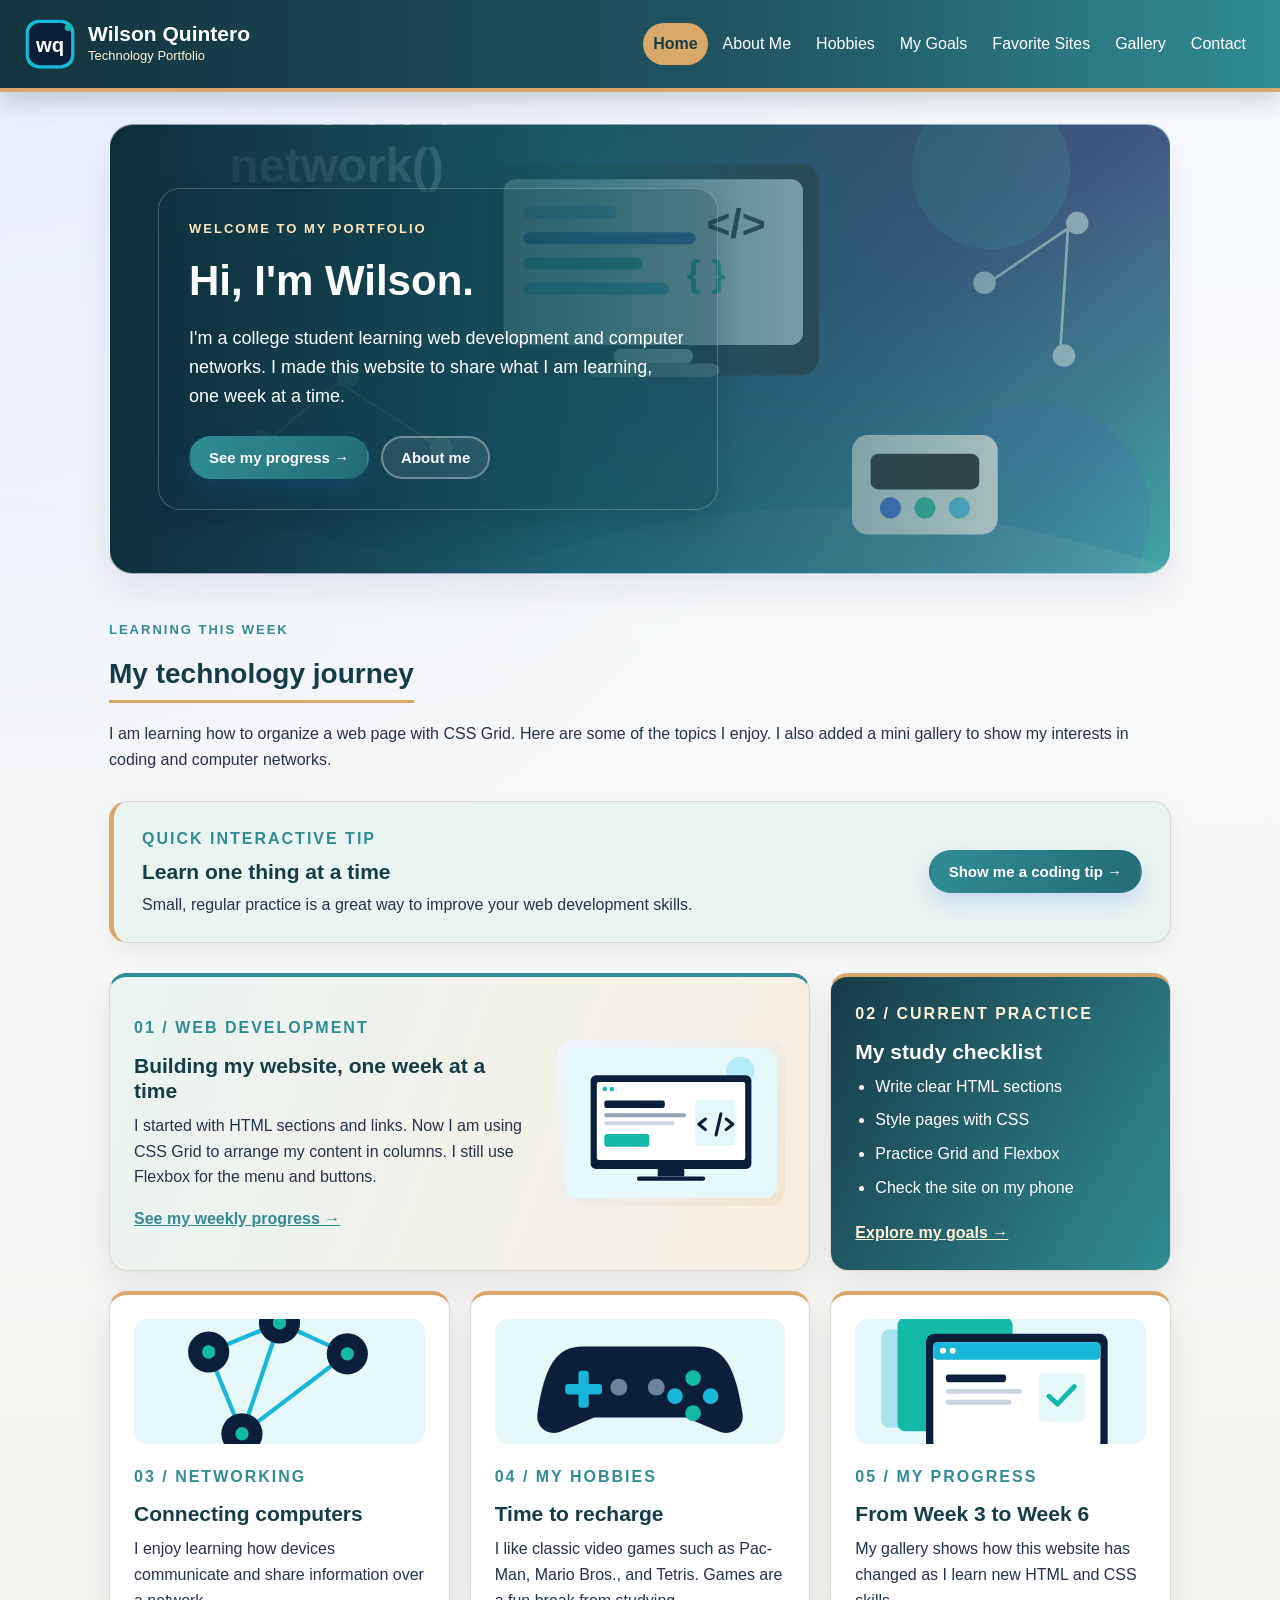
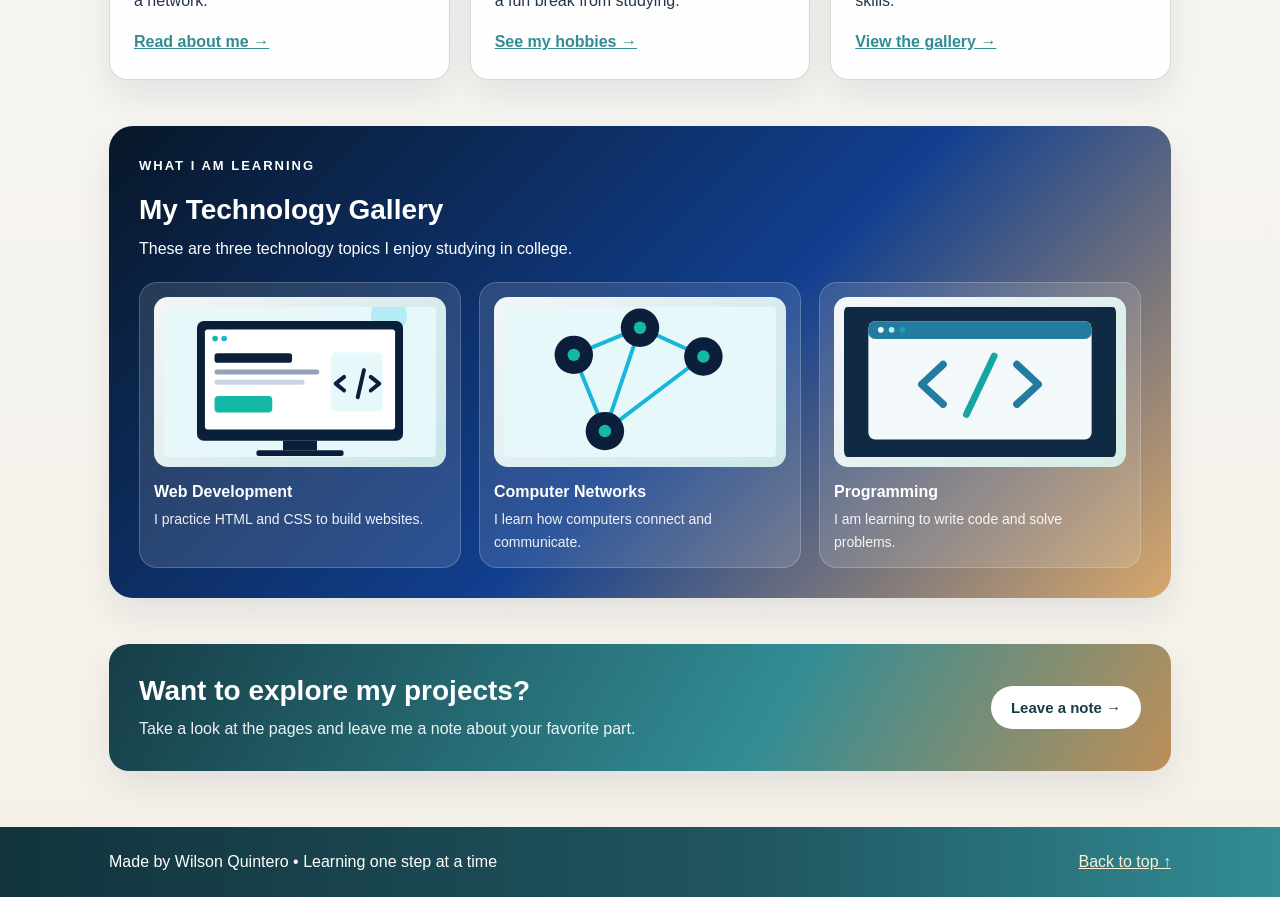
==== commit 13efebc7: "Add files via upload" ====
--- a/college-portfolio/index.html
+++ b/college-portfolio/index.html
@@ -34,6 +34,15 @@
   <p class="eyebrow">LEARNING THIS WEEK</p>
   <h2>My technology journey</h2>
   <p>I am learning how to organize a web page with CSS Grid. Here are some of the topics I enjoy. I also added a mini gallery to show my interests in coding and computer networks.</p>
+  <!-- JavaScript interaction: visitors can click to cycle through short coding tips. -->
+  <div class="coding-tip" aria-labelledby="coding-tip-title">
+    <div class="coding-tip-copy">
+      <span class="card-number">QUICK INTERACTIVE TIP</span>
+      <h3 id="coding-tip-title">Learn one thing at a time</h3>
+      <p id="coding-tip-text" aria-live="polite">Small, regular practice is a great way to improve your web development skills.</p>
+    </div>
+    <button class="button coding-tip-button" id="coding-tip-button" type="button">Show me a coding tip →</button>
+  </div>
   <!-- This parent uses Grid. The first child spans two columns. -->
   <div class="learning-grid">
     <article class="learning-card featured-learning">
@@ -101,5 +110,6 @@
 </section>
 <section class="callout"><div><h2>Want to explore my projects?</h2><p>Take a look at the pages and leave me a note about your favorite part.</p></div><a class="button" href="contact.html">Leave a note →</a></section></main>
 <footer><p>Made by Wilson Quintero • Learning one step at a time</p><a href="#top">Back to top ↑</a></footer>
+    <script src="script.js" defer></script>
 </body>
 </html>
--- a/college-portfolio/style.css
+++ b/college-portfolio/style.css
@@ -460,3 +460,34 @@
 .email-button { display: inline-block; margin-top: 14px; }
 /* Keep the gallery in three columns on desktop and one on mobile. */
 @media (max-width: 760px) { .page-heading.gallery-banner,.page-heading.contact-banner { min-height: 260px; padding: 26px; } }
+
+
+/* CSS interaction for the coding tip: a purposeful lift and slight scale on hover. */
+.coding-tip {
+    display: flex;
+    align-items: center;
+    justify-content: space-between;
+    gap: 24px;
+    margin: 28px 0 30px;
+    padding: 24px 28px;
+    background: var(--panel);
+    border: 1px solid var(--line);
+    border-left: 5px solid var(--teal);
+    border-radius: 18px;
+    box-shadow: 0 8px 22px rgba(11, 31, 58, 0.06);
+    transition: transform .25s ease, box-shadow .25s ease;
+}
+.coding-tip:hover {
+    transform: translateY(-4px) scale(1.01);
+    box-shadow: 0 14px 28px rgba(11, 31, 58, 0.12);
+}
+.coding-tip-copy { flex: 1; }
+.coding-tip-copy .card-number { display: inline-block; margin-bottom: 8px; }
+.coding-tip-copy h3 { margin-bottom: 8px; }
+.coding-tip-copy p { margin-bottom: 0; }
+.coding-tip-button { flex: 0 0 auto; font: bold 15px Arial, sans-serif; }
+.coding-tip-button:active { transform: scale(.97); }
+@media (max-width: 650px) {
+    .coding-tip { align-items: stretch; flex-direction: column; padding: 20px; }
+    .coding-tip-button { align-self: flex-start; }
+}
